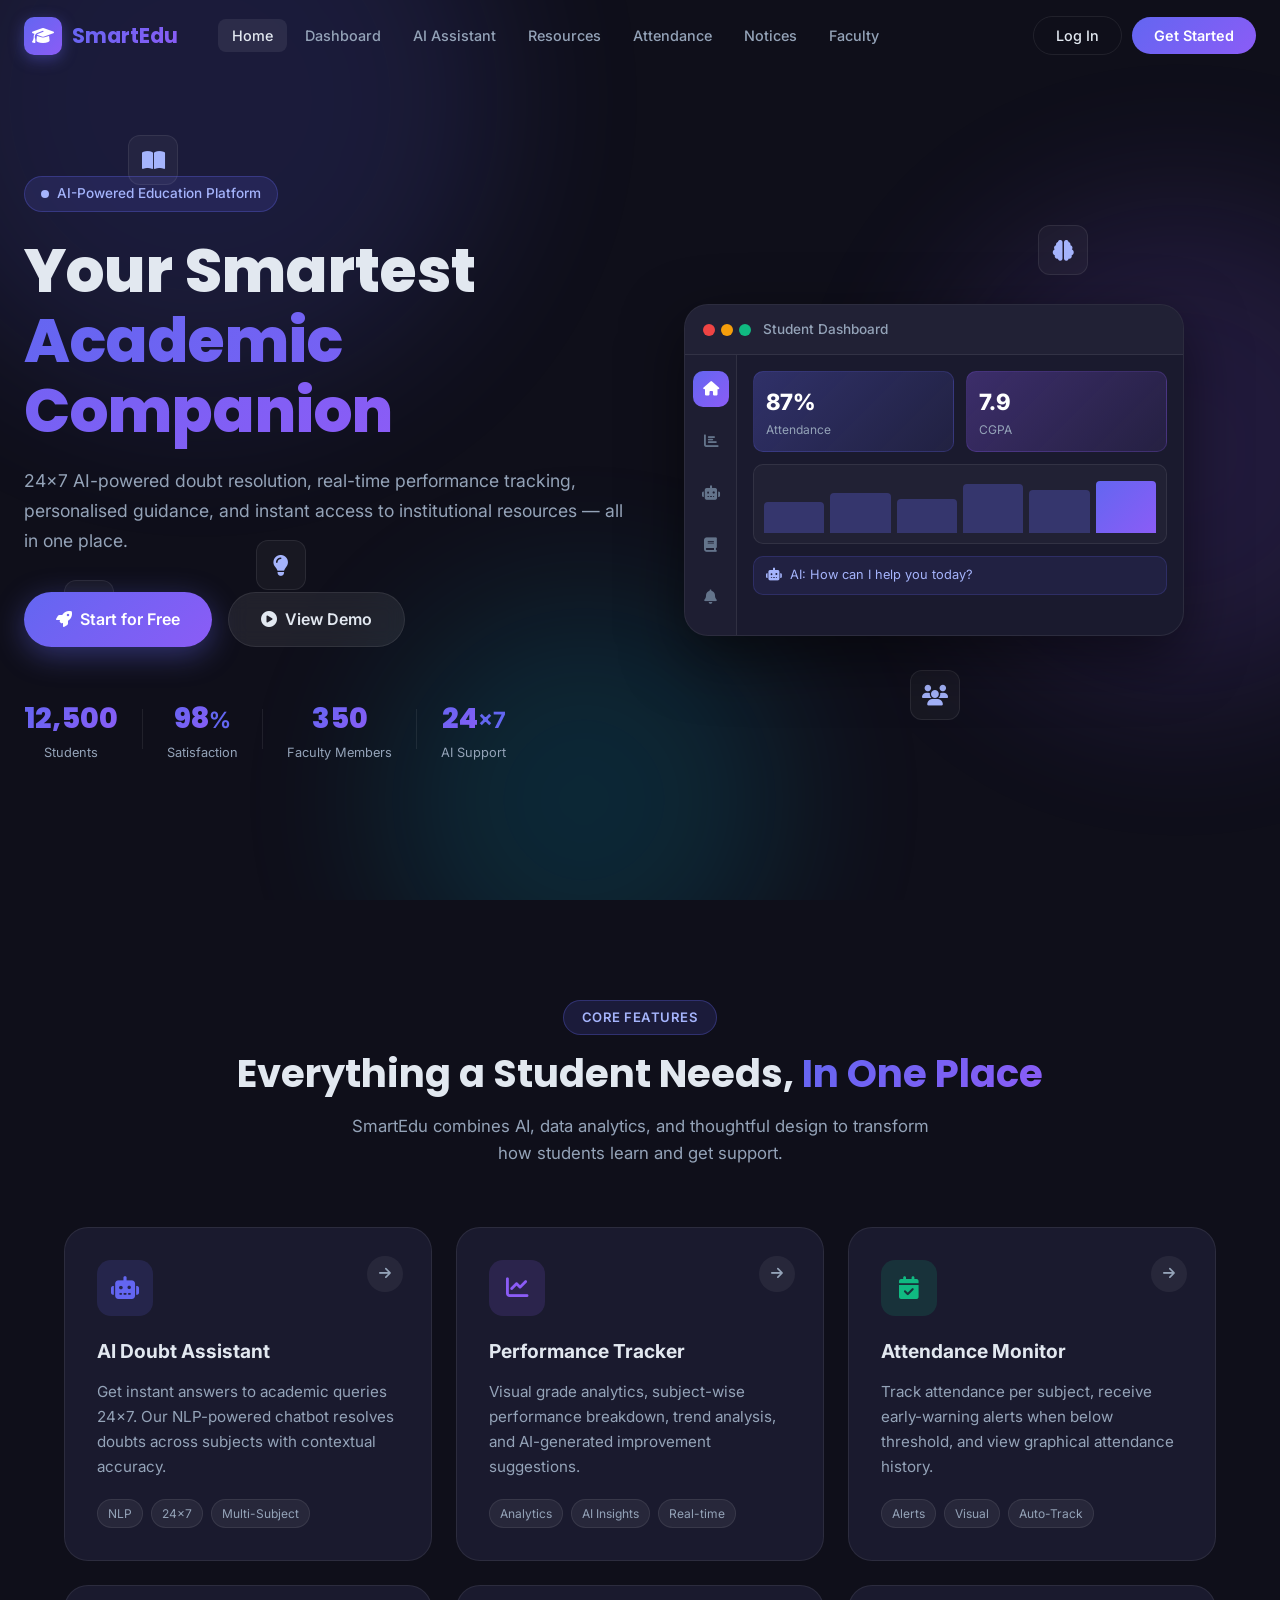
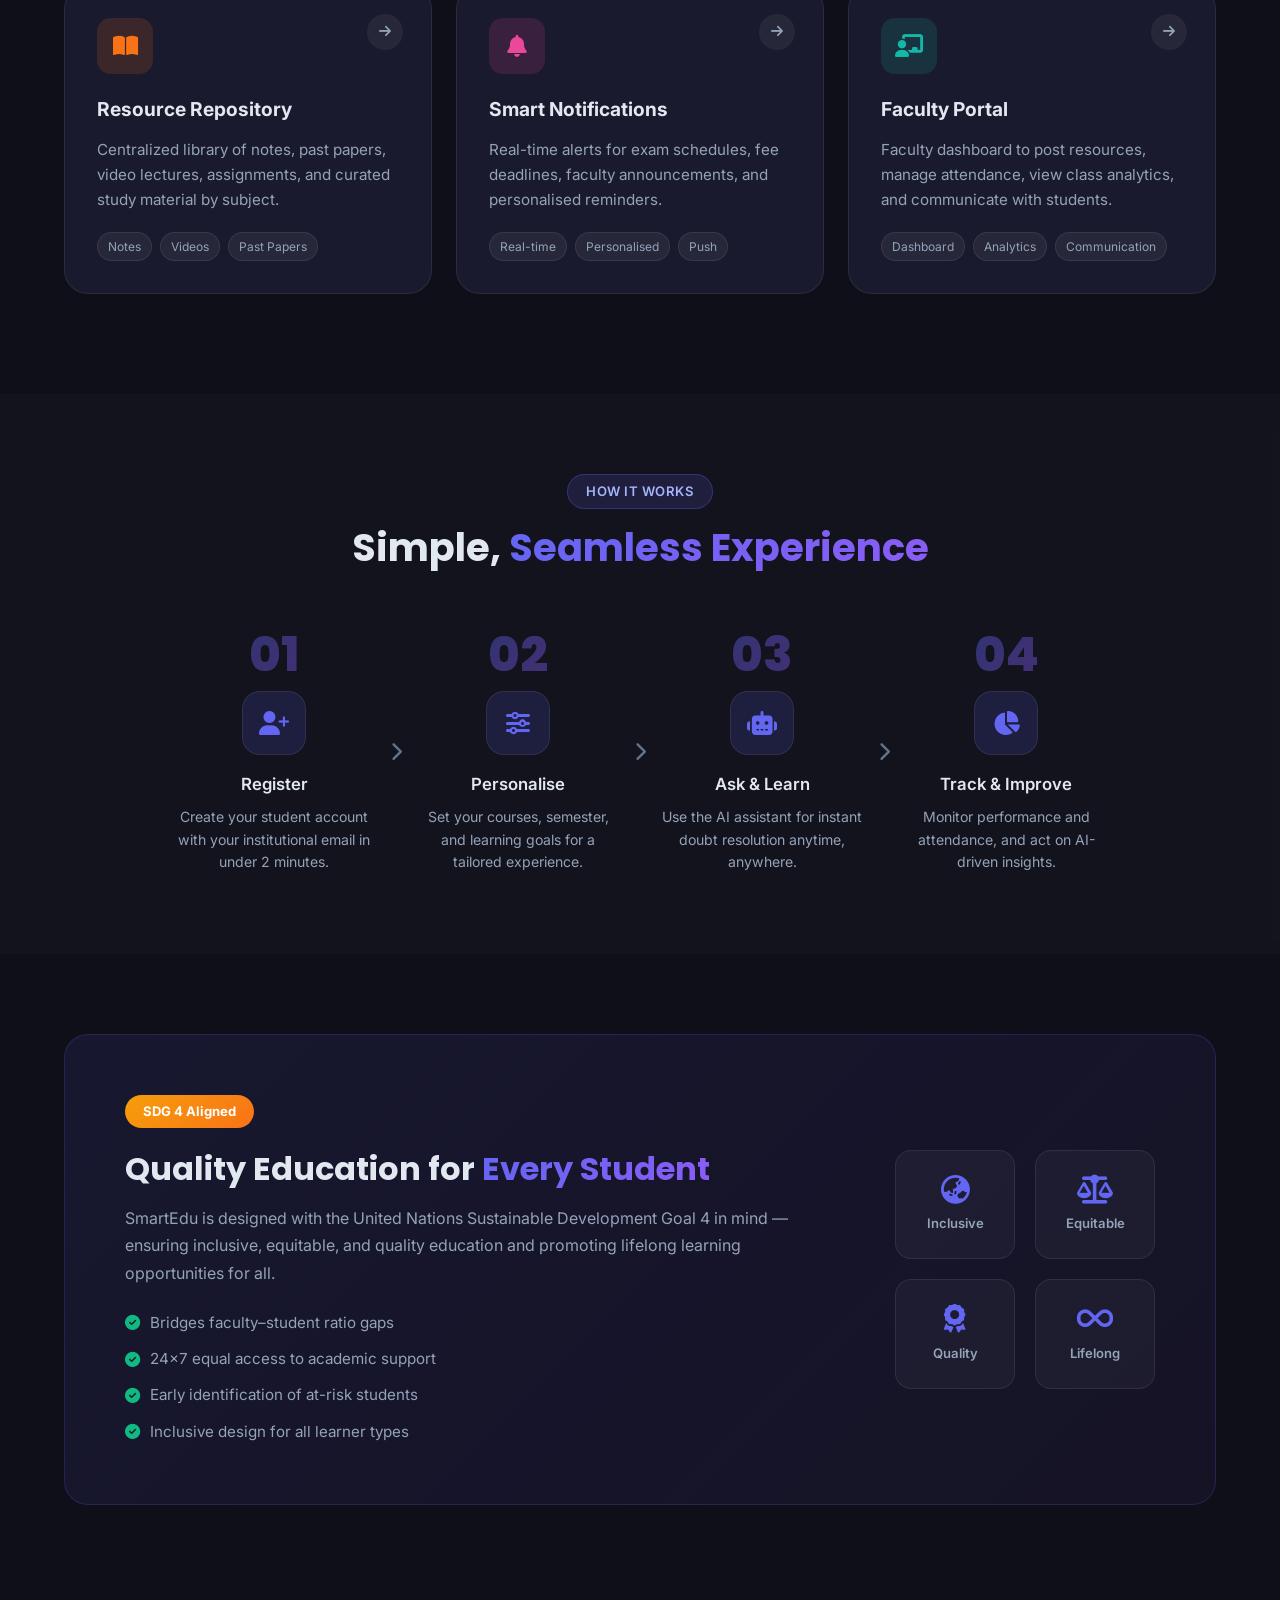
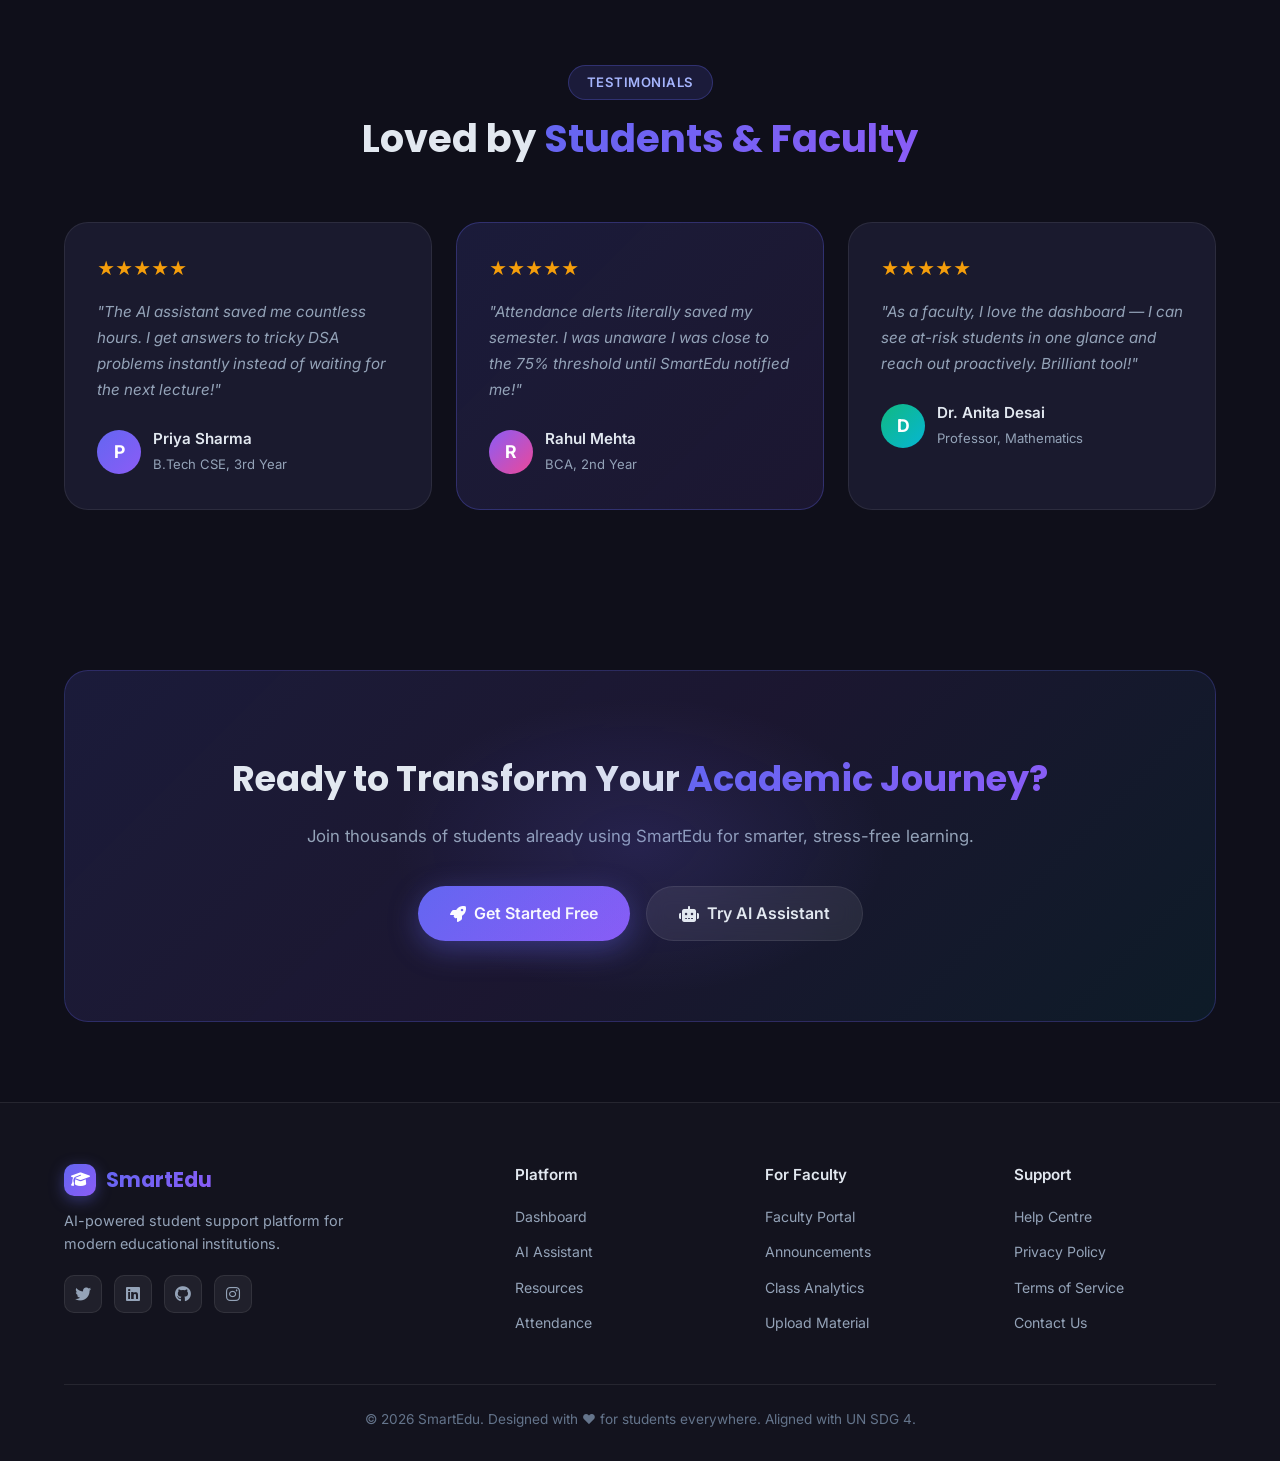
==== index.html @ 641846cf "Initial commit - Smart Student Support System" ====
<!DOCTYPE html>
<html lang="en">
<head>
  <meta charset="UTF-8" />
  <meta name="viewport" content="width=device-width, initial-scale=1.0, viewport-fit=cover" />
  <title>SmartEdu — Student Support System</title>
  <link rel="stylesheet" href="css/styles.css" />
  <link rel="stylesheet" href="https://cdnjs.cloudflare.com/ajax/libs/font-awesome/6.5.0/css/all.min.css" />
  <link href="https://fonts.googleapis.com/css2?family=Inter:wght@300;400;500;600;700;800&family=Poppins:wght@300;400;500;600;700;800&display=swap" rel="stylesheet" />
</head>
<body>
  <!-- NAVBAR -->
  <nav class="navbar" id="navbar">
    <div class="nav-container">
      <a class="nav-brand" href="index.html">
        <div class="brand-icon"><i class="fas fa-graduation-cap"></i></div>
        <span class="brand-name">SmartEdu</span>
      </a>
      <ul class="nav-links" id="navLinks">
        <li><a href="index.html" class="nav-link active">Home</a></li>
        <li><a href="dashboard.html" class="nav-link">Dashboard</a></li>
        <li><a href="chatbot.html" class="nav-link">AI Assistant</a></li>
        <li><a href="resources.html" class="nav-link">Resources</a></li>
        <li><a href="attendance.html" class="nav-link">Attendance</a></li>
        <li><a href="notices.html" class="nav-link">Notices</a></li>
        <li><a href="faculty.html" class="nav-link">Faculty</a></li>
      </ul>
      <div class="nav-actions">
        <button class="btn-ghost" onclick="window.location.href='login.html'">Log In</button>
        <button class="btn-primary" onclick="window.location.href='register.html'">Get Started</button>
        <button class="hamburger" id="hamburger" onclick="toggleMenu()">
          <span></span><span></span><span></span>
        </button>
      </div>
    </div>
  </nav>

  <!-- HERO SECTION -->
  <section class="hero">
    <div class="hero-bg">
      <div class="hero-blob blob-1"></div>
      <div class="hero-blob blob-2"></div>
      <div class="hero-blob blob-3"></div>
      <div class="floating-shapes">
        <div class="shape shape-1"><i class="fas fa-book-open"></i></div>
        <div class="shape shape-2"><i class="fas fa-brain"></i></div>
        <div class="shape shape-3"><i class="fas fa-chart-line"></i></div>
        <div class="shape shape-4"><i class="fas fa-users"></i></div>
        <div class="shape shape-5"><i class="fas fa-lightbulb"></i></div>
      </div>
    </div>
    <div class="hero-content">
      <div class="hero-badge">
        <span class="badge-dot"></span>
        AI-Powered Education Platform
      </div>
      <h1 class="hero-title">
        Your Smartest<br />
        <span class="gradient-text">Academic Companion</span>
      </h1>
      <p class="hero-subtitle">
        24×7 AI-powered doubt resolution, real-time performance tracking, personalised
        guidance, and instant access to institutional resources — all in one place.
      </p>
      <div class="hero-actions">
        <a href="register.html" class="btn-hero-primary">
          <i class="fas fa-rocket"></i> Start for Free
        </a>
        <a href="dashboard.html" class="btn-hero-secondary">
          <i class="fas fa-play-circle"></i> View Demo
        </a>
      </div>
      <div class="hero-stats">
        <div class="stat"><span class="stat-num" data-target="12500">0</span><span class="stat-label">Students</span></div>
        <div class="stat-divider"></div>
        <div class="stat"><span class="stat-num" data-target="98">0</span><span class="stat-plus">%</span><span class="stat-label">Satisfaction</span></div>
        <div class="stat-divider"></div>
        <div class="stat"><span class="stat-num" data-target="350">0</span><span class="stat-label">Faculty Members</span></div>
        <div class="stat-divider"></div>
        <div class="stat"><span class="stat-num" data-target="24">0</span><span class="stat-x">×7</span><span class="stat-label">AI Support</span></div>
      </div>
    </div>
    <div class="hero-visual">
      <div class="dashboard-preview">
        <div class="preview-header">
          <div class="preview-dots">
            <span class="dot red"></span><span class="dot yellow"></span><span class="dot green"></span>
          </div>
          <span class="preview-title">Student Dashboard</span>
        </div>
        <div class="preview-body">
          <div class="preview-sidebar">
            <div class="prev-menu active"><i class="fas fa-home"></i></div>
            <div class="prev-menu"><i class="fas fa-chart-bar"></i></div>
            <div class="prev-menu"><i class="fas fa-robot"></i></div>
            <div class="prev-menu"><i class="fas fa-book"></i></div>
            <div class="prev-menu"><i class="fas fa-bell"></i></div>
          </div>
          <div class="preview-main">
            <div class="prev-card blue">
              <span class="prev-card-val">87%</span>
              <span class="prev-card-lbl">Attendance</span>
            </div>
            <div class="prev-card purple">
              <span class="prev-card-val">7.9</span>
              <span class="prev-card-lbl">CGPA</span>
            </div>
            <div class="prev-chart">
              <div class="bar" style="height:55%"></div>
              <div class="bar" style="height:70%"></div>
              <div class="bar" style="height:60%"></div>
              <div class="bar" style="height:85%"></div>
              <div class="bar" style="height:75%"></div>
              <div class="bar active" style="height:90%"></div>
            </div>
            <div class="prev-ai">
              <i class="fas fa-robot"></i>
              <span>AI: How can I help you today?</span>
            </div>
          </div>
        </div>
      </div>
    </div>
  </section>

  <!-- FEATURES SECTION -->
  <section class="features-section" id="features">
    <div class="container">
      <div class="section-header">
        <div class="section-badge">Core Features</div>
        <h2 class="section-title">Everything a Student Needs, <span class="gradient-text">In One Place</span></h2>
        <p class="section-subtitle">SmartEdu combines AI, data analytics, and thoughtful design to transform how students learn and get support.</p>
      </div>
      <div class="features-grid">
        <div class="feature-card card-blue" onclick="window.location.href='chatbot.html'">
          <div class="feature-icon"><i class="fas fa-robot"></i></div>
          <h3>AI Doubt Assistant</h3>
          <p>Get instant answers to academic queries 24×7. Our NLP-powered chatbot resolves doubts across subjects with contextual accuracy.</p>
          <div class="feature-tags">
            <span class="tag">NLP</span><span class="tag">24×7</span><span class="tag">Multi-Subject</span>
          </div>
          <div class="feature-arrow"><i class="fas fa-arrow-right"></i></div>
        </div>
        <div class="feature-card card-purple" onclick="window.location.href='dashboard.html'">
          <div class="feature-icon"><i class="fas fa-chart-line"></i></div>
          <h3>Performance Tracker</h3>
          <p>Visual grade analytics, subject-wise performance breakdown, trend analysis, and AI-generated improvement suggestions.</p>
          <div class="feature-tags">
            <span class="tag">Analytics</span><span class="tag">AI Insights</span><span class="tag">Real-time</span>
          </div>
          <div class="feature-arrow"><i class="fas fa-arrow-right"></i></div>
        </div>
        <div class="feature-card card-green" onclick="window.location.href='attendance.html'">
          <div class="feature-icon"><i class="fas fa-calendar-check"></i></div>
          <h3>Attendance Monitor</h3>
          <p>Track attendance per subject, receive early-warning alerts when below threshold, and view graphical attendance history.</p>
          <div class="feature-tags">
            <span class="tag">Alerts</span><span class="tag">Visual</span><span class="tag">Auto-Track</span>
          </div>
          <div class="feature-arrow"><i class="fas fa-arrow-right"></i></div>
        </div>
        <div class="feature-card card-orange" onclick="window.location.href='resources.html'">
          <div class="feature-icon"><i class="fas fa-book-open"></i></div>
          <h3>Resource Repository</h3>
          <p>Centralized library of notes, past papers, video lectures, assignments, and curated study material by subject.</p>
          <div class="feature-tags">
            <span class="tag">Notes</span><span class="tag">Videos</span><span class="tag">Past Papers</span>
          </div>
          <div class="feature-arrow"><i class="fas fa-arrow-right"></i></div>
        </div>
        <div class="feature-card card-pink" onclick="window.location.href='notices.html'">
          <div class="feature-icon"><i class="fas fa-bell"></i></div>
          <h3>Smart Notifications</h3>
          <p>Real-time alerts for exam schedules, fee deadlines, faculty announcements, and personalised reminders.</p>
          <div class="feature-tags">
            <span class="tag">Real-time</span><span class="tag">Personalised</span><span class="tag">Push</span>
          </div>
          <div class="feature-arrow"><i class="fas fa-arrow-right"></i></div>
        </div>
        <div class="feature-card card-teal" onclick="window.location.href='faculty.html'">
          <div class="feature-icon"><i class="fas fa-chalkboard-teacher"></i></div>
          <h3>Faculty Portal</h3>
          <p>Faculty dashboard to post resources, manage attendance, view class analytics, and communicate with students.</p>
          <div class="feature-tags">
            <span class="tag">Dashboard</span><span class="tag">Analytics</span><span class="tag">Communication</span>
          </div>
          <div class="feature-arrow"><i class="fas fa-arrow-right"></i></div>
        </div>
      </div>
    </div>
  </section>

  <!-- HOW IT WORKS -->
  <section class="how-section">
    <div class="container">
      <div class="section-header">
        <div class="section-badge">How It Works</div>
        <h2 class="section-title">Simple, <span class="gradient-text">Seamless Experience</span></h2>
      </div>
      <div class="steps-container">
        <div class="step">
          <div class="step-number">01</div>
          <div class="step-icon"><i class="fas fa-user-plus"></i></div>
          <h3>Register</h3>
          <p>Create your student account with your institutional email in under 2 minutes.</p>
        </div>
        <div class="step-connector"><i class="fas fa-chevron-right"></i></div>
        <div class="step">
          <div class="step-number">02</div>
          <div class="step-icon"><i class="fas fa-sliders-h"></i></div>
          <h3>Personalise</h3>
          <p>Set your courses, semester, and learning goals for a tailored experience.</p>
        </div>
        <div class="step-connector"><i class="fas fa-chevron-right"></i></div>
        <div class="step">
          <div class="step-number">03</div>
          <div class="step-icon"><i class="fas fa-robot"></i></div>
          <h3>Ask & Learn</h3>
          <p>Use the AI assistant for instant doubt resolution anytime, anywhere.</p>
        </div>
        <div class="step-connector"><i class="fas fa-chevron-right"></i></div>
        <div class="step">
          <div class="step-number">04</div>
          <div class="step-icon"><i class="fas fa-chart-pie"></i></div>
          <h3>Track & Improve</h3>
          <p>Monitor performance and attendance, and act on AI-driven insights.</p>
        </div>
      </div>
    </div>
  </section>

  <!-- SDG SECTION -->
  <section class="sdg-section">
    <div class="container">
      <div class="sdg-card">
        <div class="sdg-left">
          <div class="sdg-badge">SDG 4 Aligned</div>
          <h2>Quality Education for <span class="gradient-text">Every Student</span></h2>
          <p>SmartEdu is designed with the United Nations Sustainable Development Goal 4 in mind — ensuring inclusive, equitable, and quality education and promoting lifelong learning opportunities for all.</p>
          <ul class="sdg-list">
            <li><i class="fas fa-check-circle"></i> Bridges faculty–student ratio gaps</li>
            <li><i class="fas fa-check-circle"></i> 24×7 equal access to academic support</li>
            <li><i class="fas fa-check-circle"></i> Early identification of at-risk students</li>
            <li><i class="fas fa-check-circle"></i> Inclusive design for all learner types</li>
          </ul>
        </div>
        <div class="sdg-right">
          <div class="sdg-icon-grid">
            <div class="sdg-ico"><i class="fas fa-globe-asia"></i><span>Inclusive</span></div>
            <div class="sdg-ico"><i class="fas fa-balance-scale"></i><span>Equitable</span></div>
            <div class="sdg-ico"><i class="fas fa-award"></i><span>Quality</span></div>
            <div class="sdg-ico"><i class="fas fa-infinity"></i><span>Lifelong</span></div>
          </div>
        </div>
      </div>
    </div>
  </section>

  <!-- TESTIMONIALS -->
  <section class="testimonials-section">
    <div class="container">
      <div class="section-header">
        <div class="section-badge">Testimonials</div>
        <h2 class="section-title">Loved by <span class="gradient-text">Students & Faculty</span></h2>
      </div>
      <div class="testimonials-grid">
        <div class="testimonial-card">
          <div class="stars">★★★★★</div>
          <p>"The AI assistant saved me countless hours. I get answers to tricky DSA problems instantly instead of waiting for the next lecture!"</p>
          <div class="testimonial-author">
            <div class="author-avatar blue">P</div>
            <div><strong>Priya Sharma</strong><span>B.Tech CSE, 3rd Year</span></div>
          </div>
        </div>
        <div class="testimonial-card featured">
          <div class="stars">★★★★★</div>
          <p>"Attendance alerts literally saved my semester. I was unaware I was close to the 75% threshold until SmartEdu notified me!"</p>
          <div class="testimonial-author">
            <div class="author-avatar purple">R</div>
            <div><strong>Rahul Mehta</strong><span>BCA, 2nd Year</span></div>
          </div>
        </div>
        <div class="testimonial-card">
          <div class="stars">★★★★★</div>
          <p>"As a faculty, I love the dashboard — I can see at-risk students in one glance and reach out proactively. Brilliant tool!"</p>
          <div class="testimonial-author">
            <div class="author-avatar green">D</div>
            <div><strong>Dr. Anita Desai</strong><span>Professor, Mathematics</span></div>
          </div>
        </div>
      </div>
    </div>
  </section>

  <!-- CTA SECTION -->
  <section class="cta-section">
    <div class="container">
      <div class="cta-card">
        <div class="cta-glow"></div>
        <h2>Ready to Transform Your <span class="gradient-text">Academic Journey?</span></h2>
        <p>Join thousands of students already using SmartEdu for smarter, stress-free learning.</p>
        <div class="cta-actions">
          <a href="register.html" class="btn-hero-primary"><i class="fas fa-rocket"></i> Get Started Free</a>
          <a href="chatbot.html" class="btn-hero-secondary"><i class="fas fa-robot"></i> Try AI Assistant</a>
        </div>
      </div>
    </div>
  </section>

  <!-- FOOTER -->
  <footer class="footer">
    <div class="container">
      <div class="footer-grid">
        <div class="footer-brand">
          <a class="nav-brand" href="index.html">
            <div class="brand-icon small"><i class="fas fa-graduation-cap"></i></div>
            <span class="brand-name">SmartEdu</span>
          </a>
          <p>AI-powered student support platform for modern educational institutions.</p>
          <div class="social-links">
            <a href="#"><i class="fab fa-twitter"></i></a>
            <a href="#"><i class="fab fa-linkedin"></i></a>
            <a href="#"><i class="fab fa-github"></i></a>
            <a href="#"><i class="fab fa-instagram"></i></a>
          </div>
        </div>
        <div class="footer-col">
          <h4>Platform</h4>
          <ul>
            <li><a href="dashboard.html">Dashboard</a></li>
            <li><a href="chatbot.html">AI Assistant</a></li>
            <li><a href="resources.html">Resources</a></li>
            <li><a href="attendance.html">Attendance</a></li>
          </ul>
        </div>
        <div class="footer-col">
          <h4>For Faculty</h4>
          <ul>
            <li><a href="faculty.html">Faculty Portal</a></li>
            <li><a href="notices.html">Announcements</a></li>
            <li><a href="#">Class Analytics</a></li>
            <li><a href="#">Upload Material</a></li>
          </ul>
        </div>
        <div class="footer-col">
          <h4>Support</h4>
          <ul>
            <li><a href="#">Help Centre</a></li>
            <li><a href="#">Privacy Policy</a></li>
            <li><a href="#">Terms of Service</a></li>
            <li><a href="#">Contact Us</a></li>
          </ul>
        </div>
      </div>
      <div class="footer-bottom">
        <p>© 2026 SmartEdu. Designed with ❤️ for students everywhere. Aligned with UN SDG 4.</p>
      </div>
    </div>
  </footer>

  <script src="js/main.js"></script>
</body>
</html>
---- css/styles.css ----
:root {
  --primary: #6366f1;
  --primary-dark: #4f46e5;
  --primary-light: #a5b4fc;
  --secondary: #8b5cf6;
  --accent: #06b6d4;
  --success: #10b981;
  --warning: #f59e0b;
  --danger: #ef4444;
  --pink: #ec4899;
  --teal: #14b8a6;
  --orange: #f97316;
  --bg: #0f0f1a;
  --bg-card: #1a1a2e;
  --bg-card2: #16213e;
  --surface: #1e1e3f;
  --border: rgba(255,255,255,0.08);
  --text: #e2e8f0;
  --text-muted: #94a3b8;
  --text-dim: #64748b;
  --gradient: linear-gradient(135deg, #6366f1, #8b5cf6);
  --gradient2: linear-gradient(135deg, #06b6d4, #6366f1);
  --gradient3: linear-gradient(135deg, #10b981, #06b6d4);
  --shadow: 0 8px 32px rgba(0,0,0,0.4);
  --shadow-lg: 0 20px 60px rgba(0,0,0,0.5);
  --radius: 16px;
  --radius-sm: 10px;
  --radius-lg: 24px;
  --transition: all 0.3s cubic-bezier(0.4,0,0.2,1);
}
* { margin: 0; padding: 0; box-sizing: border-box; }
html { scroll-behavior: smooth; }
body { font-family: 'Inter', sans-serif; background: var(--bg); color: var(--text); overflow-x: hidden; line-height: 1.6; }
a { text-decoration: none; color: inherit; }
ul { list-style: none; }
::-webkit-scrollbar { width: 6px; }
::-webkit-scrollbar-track { background: var(--bg); }
::-webkit-scrollbar-thumb { background: var(--primary); border-radius: 3px; }
.container { max-width: 1200px; margin: 0 auto; padding: 0 24px; }
.btn-primary { background: var(--gradient); color: #fff; border: none; padding: 10px 22px; border-radius: 50px; font-size: 0.9rem; font-weight: 600; cursor: pointer; transition: var(--transition); font-family: 'Inter', sans-serif; }
.btn-primary:hover { transform: translateY(-2px); box-shadow: 0 8px 20px rgba(99,102,241,0.4); }
.btn-ghost { background: transparent; color: var(--text); border: 1px solid var(--border); padding: 10px 22px; border-radius: 50px; font-size: 0.9rem; font-weight: 500; cursor: pointer; transition: var(--transition); font-family: 'Inter', sans-serif; }
.btn-ghost:hover { background: var(--surface); border-color: var(--primary); color: var(--primary); }
.btn-hero-primary { display: inline-flex; align-items: center; gap: 8px; background: var(--gradient); color: #fff; padding: 14px 32px; border-radius: 50px; font-size: 1rem; font-weight: 600; transition: var(--transition); box-shadow: 0 8px 30px rgba(99,102,241,0.4); }
.btn-hero-primary:hover { transform: translateY(-3px); box-shadow: 0 12px 40px rgba(99,102,241,0.5); }
.btn-hero-secondary { display: inline-flex; align-items: center; gap: 8px; background: rgba(255,255,255,0.08); color: var(--text); padding: 14px 32px; border-radius: 50px; font-size: 1rem; font-weight: 600; border: 1px solid var(--border); transition: var(--transition); backdrop-filter: blur(10px); }
.btn-hero-secondary:hover { background: rgba(255,255,255,0.14); transform: translateY(-3px); }

/* NAVBAR */
.navbar { position: fixed; top: 0; left: 0; right: 0; z-index: 1000; padding: 16px 0; transition: var(--transition); }
.navbar.scrolled { background: rgba(15,15,26,0.95); backdrop-filter: blur(20px); border-bottom: 1px solid var(--border); padding: 12px 0; }
.nav-container { max-width: 1300px; margin: 0 auto; padding: 0 24px; display: flex; align-items: center; gap: 40px; }
.nav-brand { display: flex; align-items: center; gap: 10px; font-family: 'Poppins', sans-serif; }
.brand-icon { width: 38px; height: 38px; background: var(--gradient); border-radius: 10px; display: flex; align-items: center; justify-content: center; font-size: 1.1rem; color: #fff; box-shadow: 0 4px 15px rgba(99,102,241,0.4); }
.brand-icon.small { width: 32px; height: 32px; font-size: 0.95rem; }
.brand-name { font-size: 1.3rem; font-weight: 700; background: var(--gradient); -webkit-background-clip: text; -webkit-text-fill-color: transparent; }
.nav-links { display: flex; align-items: center; gap: 4px; flex: 1; }
.nav-link { padding: 8px 14px; border-radius: 8px; font-size: 0.9rem; font-weight: 500; color: var(--text-muted); transition: var(--transition); }
.nav-link:hover, .nav-link.active { color: var(--text); background: rgba(255,255,255,0.08); }
.nav-actions { display: flex; align-items: center; gap: 10px; }
.hamburger { display: none; flex-direction: column; gap: 5px; background: none; border: none; cursor: pointer; padding: 8px; }
.hamburger span { display: block; width: 22px; height: 2px; background: var(--text); border-radius: 2px; transition: var(--transition); }

/* HERO */
.hero { min-height: 100vh; display: flex; align-items: center; position: relative; padding: 120px 24px 80px; max-width: 1300px; margin: 0 auto; gap: 60px; }
.hero-bg { position: fixed; inset: 0; z-index: -1; overflow: hidden; }
.hero-blob { position: absolute; border-radius: 50%; filter: blur(80px); opacity: 0.15; animation: blob-float 8s ease-in-out infinite; }
.blob-1 { width: 600px; height: 600px; background: var(--primary); top: -200px; left: -100px; animation-delay: 0s; }
.blob-2 { width: 500px; height: 500px; background: var(--secondary); top: 200px; right: -150px; animation-delay: 3s; }
.blob-3 { width: 400px; height: 400px; background: var(--accent); bottom: -100px; left: 30%; animation-delay: 6s; }
@keyframes blob-float { 0%, 100% { transform: translate(0,0) scale(1); } 33% { transform: translate(20px,-20px) scale(1.05); } 66% { transform: translate(-15px,15px) scale(0.95); } }
.floating-shapes { position: absolute; inset: 0; pointer-events: none; }
.shape { position: absolute; width: 50px; height: 50px; background: rgba(255,255,255,0.04); border: 1px solid rgba(255,255,255,0.08); border-radius: 12px; display: flex; align-items: center; justify-content: center; font-size: 1.3rem; color: var(--primary-light); animation: shape-float 6s ease-in-out infinite; }
.shape-1 { top: 15%; left: 10%; animation-delay: 0s; }
.shape-2 { top: 25%; right: 15%; animation-delay: 1s; }
.shape-3 { bottom: 30%; left: 5%; animation-delay: 2s; }
.shape-4 { bottom: 20%; right: 25%; animation-delay: 3s; }
.shape-5 { top: 60%; left: 20%; animation-delay: 1.5s; }
@keyframes shape-float { 0%, 100% { transform: translateY(0) rotate(0deg); } 50% { transform: translateY(-15px) rotate(10deg); } }
.hero-content { flex: 1; max-width: 600px; }
.hero-badge { display: inline-flex; align-items: center; gap: 8px; background: rgba(99,102,241,0.15); border: 1px solid rgba(99,102,241,0.3); color: var(--primary-light); padding: 6px 16px; border-radius: 50px; font-size: 0.85rem; font-weight: 500; margin-bottom: 24px; }
.badge-dot { width: 8px; height: 8px; background: var(--primary-light); border-radius: 50%; animation: pulse 2s ease-in-out infinite; }
@keyframes pulse { 0%, 100% { opacity: 1; transform: scale(1); } 50% { opacity: 0.5; transform: scale(0.8); } }
.hero-title { font-family: 'Poppins', sans-serif; font-size: clamp(2.5rem, 5vw, 3.8rem); font-weight: 800; line-height: 1.15; margin-bottom: 20px; }
.gradient-text { background: var(--gradient); -webkit-background-clip: text; -webkit-text-fill-color: transparent; background-clip: text; }
.hero-subtitle { font-size: 1.1rem; color: var(--text-muted); line-height: 1.7; margin-bottom: 36px; }
.hero-actions { display: flex; gap: 16px; flex-wrap: wrap; margin-bottom: 48px; }
.hero-stats { display: flex; align-items: center; gap: 24px; flex-wrap: wrap; }
.stat { text-align: center; }
.stat-num { font-size: 1.8rem; font-weight: 800; font-family: 'Poppins', sans-serif; background: var(--gradient); -webkit-background-clip: text; -webkit-text-fill-color: transparent; }
.stat-plus, .stat-x { font-size: 1.4rem; font-weight: 700; color: var(--primary); }
.stat-label { display: block; font-size: 0.8rem; color: var(--text-muted); margin-top: 2px; }
.stat-divider { width: 1px; height: 40px; background: var(--border); }
.hero-visual { flex: 1; max-width: 500px; }
.dashboard-preview { background: var(--bg-card); border: 1px solid var(--border); border-radius: var(--radius-lg); overflow: hidden; box-shadow: var(--shadow-lg); animation: float-preview 4s ease-in-out infinite; }
@keyframes float-preview { 0%, 100% { transform: translateY(0); } 50% { transform: translateY(-10px); } }
.preview-header { display: flex; align-items: center; gap: 12px; padding: 14px 18px; background: rgba(255,255,255,0.03); border-bottom: 1px solid var(--border); }
.preview-dots { display: flex; gap: 6px; }
.dot { width: 12px; height: 12px; border-radius: 50%; }
.dot.red { background: #ef4444; }
.dot.yellow { background: #f59e0b; }
.dot.green { background: #10b981; }
.preview-title { font-size: 0.85rem; color: var(--text-muted); font-weight: 500; }
.preview-body { display: flex; height: 280px; }
.preview-sidebar { width: 52px; background: rgba(255,255,255,0.02); border-right: 1px solid var(--border); display: flex; flex-direction: column; align-items: center; padding: 16px 0; gap: 16px; }
.prev-menu { width: 36px; height: 36px; border-radius: 10px; display: flex; align-items: center; justify-content: center; font-size: 0.9rem; color: var(--text-dim); cursor: pointer; transition: var(--transition); }
.prev-menu.active { background: var(--gradient); color: #fff; }
.preview-main { flex: 1; padding: 16px; display: grid; grid-template-columns: 1fr 1fr; gap: 12px; align-content: start; }
.prev-card { border-radius: var(--radius-sm); padding: 12px; display: flex; flex-direction: column; }
.prev-card.blue { background: linear-gradient(135deg, rgba(99,102,241,0.3), rgba(99,102,241,0.1)); border: 1px solid rgba(99,102,241,0.2); }
.prev-card.purple { background: linear-gradient(135deg, rgba(139,92,246,0.3), rgba(139,92,246,0.1)); border: 1px solid rgba(139,92,246,0.2); }
.prev-card-val { font-size: 1.4rem; font-weight: 800; color: #fff; }
.prev-card-lbl { font-size: 0.75rem; color: var(--text-muted); }
.prev-chart { grid-column: 1 / -1; background: rgba(255,255,255,0.03); border-radius: var(--radius-sm); border: 1px solid var(--border); padding: 10px; display: flex; align-items: flex-end; gap: 6px; height: 80px; }
.bar { flex: 1; background: rgba(99,102,241,0.3); border-radius: 4px 4px 0 0; transition: var(--transition); }
.bar.active { background: var(--gradient); }
.prev-ai { grid-column: 1 / -1; display: flex; align-items: center; gap: 8px; background: rgba(99,102,241,0.1); border: 1px solid rgba(99,102,241,0.2); border-radius: var(--radius-sm); padding: 8px 12px; font-size: 0.8rem; color: var(--primary-light); }

/* SECTION HEADERS */
.section-header { text-align: center; margin-bottom: 60px; }
.section-badge { display: inline-block; background: rgba(99,102,241,0.15); border: 1px solid rgba(99,102,241,0.3); color: var(--primary-light); padding: 6px 18px; border-radius: 50px; font-size: 0.82rem; font-weight: 600; letter-spacing: 0.5px; text-transform: uppercase; margin-bottom: 16px; }
.section-title { font-family: 'Poppins', sans-serif; font-size: clamp(1.8rem, 3vw, 2.6rem); font-weight: 700; line-height: 1.2; margin-bottom: 16px; }
.section-subtitle { font-size: 1.05rem; color: var(--text-muted); max-width: 600px; margin: 0 auto; }

/* FEATURES */
.features-section { padding: 100px 0; }
.features-grid { display: grid; grid-template-columns: repeat(auto-fit, minmax(340px, 1fr)); gap: 24px; }
.feature-card { background: var(--bg-card); border: 1px solid var(--border); border-radius: var(--radius-lg); padding: 32px; position: relative; overflow: hidden; cursor: pointer; transition: var(--transition); }
.feature-card::before { content: ''; position: absolute; top: 0; left: 0; right: 0; height: 3px; opacity: 0; transition: var(--transition); }
.feature-card:hover { transform: translateY(-6px); box-shadow: var(--shadow); }
.feature-card:hover::before { opacity: 1; }
.card-blue::before { background: linear-gradient(90deg, #6366f1, #8b5cf6); }
.card-purple::before { background: linear-gradient(90deg, #8b5cf6, #ec4899); }
.card-green::before { background: linear-gradient(90deg, #10b981, #06b6d4); }
.card-orange::before { background: linear-gradient(90deg, #f97316, #f59e0b); }
.card-pink::before { background: linear-gradient(90deg, #ec4899, #8b5cf6); }
.card-teal::before { background: linear-gradient(90deg, #14b8a6, #06b6d4); }
.feature-icon { width: 56px; height: 56px; border-radius: 14px; display: flex; align-items: center; justify-content: center; font-size: 1.4rem; margin-bottom: 20px; transition: var(--transition); }
.card-blue .feature-icon { background: rgba(99,102,241,0.15); color: #6366f1; }
.card-purple .feature-icon { background: rgba(139,92,246,0.15); color: #8b5cf6; }
.card-green .feature-icon { background: rgba(16,185,129,0.15); color: #10b981; }
.card-orange .feature-icon { background: rgba(249,115,22,0.15); color: #f97316; }
.card-pink .feature-icon { background: rgba(236,72,153,0.15); color: #ec4899; }
.card-teal .feature-icon { background: rgba(20,184,166,0.15); color: #14b8a6; }
.feature-card:hover .feature-icon { transform: scale(1.1) rotate(5deg); }
.feature-card h3 { font-size: 1.2rem; font-weight: 700; margin-bottom: 12px; }
.feature-card p { color: var(--text-muted); font-size: 0.95rem; line-height: 1.65; margin-bottom: 20px; }
.feature-tags { display: flex; gap: 8px; flex-wrap: wrap; }
.tag { background: rgba(255,255,255,0.06); border: 1px solid var(--border); padding: 4px 10px; border-radius: 50px; font-size: 0.75rem; color: var(--text-muted); }
.feature-arrow { position: absolute; top: 28px; right: 28px; width: 36px; height: 36px; background: rgba(255,255,255,0.06); border-radius: 50%; display: flex; align-items: center; justify-content: center; font-size: 0.85rem; color: var(--text-muted); transition: var(--transition); }
.feature-card:hover .feature-arrow { background: var(--primary); color: #fff; transform: rotate(-45deg); }

/* HOW IT WORKS */
.how-section { padding: 80px 0; background: rgba(255,255,255,0.02); }
.steps-container { display: flex; align-items: center; justify-content: center; gap: 16px; flex-wrap: wrap; }
.step { display: flex; flex-direction: column; align-items: center; text-align: center; max-width: 200px; position: relative; }
.step-number { font-size: 3rem; font-weight: 800; font-family: 'Poppins', sans-serif; background: var(--gradient); -webkit-background-clip: text; -webkit-text-fill-color: transparent; line-height: 1; margin-bottom: 12px; opacity: 0.4; }
.step-icon { width: 64px; height: 64px; background: var(--surface); border: 1px solid var(--border); border-radius: 18px; display: flex; align-items: center; justify-content: center; font-size: 1.5rem; color: var(--primary); margin-bottom: 16px; transition: var(--transition); }
.step:hover .step-icon { background: var(--gradient); color: #fff; transform: scale(1.1); border-color: transparent; }
.step h3 { font-size: 1.05rem; font-weight: 600; margin-bottom: 8px; }
.step p { font-size: 0.88rem; color: var(--text-muted); }
.step-connector { font-size: 1.2rem; color: var(--text-dim); flex-shrink: 0; }

/* SDG SECTION */
.sdg-section { padding: 80px 0; }
.sdg-card { background: linear-gradient(135deg, rgba(99,102,241,0.1), rgba(139,92,246,0.05)); border: 1px solid rgba(99,102,241,0.2); border-radius: var(--radius-lg); padding: 60px; display: flex; gap: 60px; align-items: center; }
.sdg-left { flex: 1; }
.sdg-badge { display: inline-block; background: linear-gradient(135deg, #f59e0b, #f97316); color: #fff; padding: 6px 18px; border-radius: 50px; font-size: 0.82rem; font-weight: 700; margin-bottom: 20px; }
.sdg-left h2 { font-family: 'Poppins', sans-serif; font-size: 2rem; font-weight: 700; margin-bottom: 16px; line-height: 1.3; }
.sdg-left p { color: var(--text-muted); font-size: 1rem; margin-bottom: 24px; line-height: 1.7; }
.sdg-list { display: flex; flex-direction: column; gap: 12px; }
.sdg-list li { display: flex; align-items: center; gap: 10px; color: var(--text-muted); font-size: 0.95rem; }
.sdg-list li i { color: var(--success); flex-shrink: 0; }
.sdg-right { flex-shrink: 0; }
.sdg-icon-grid { display: grid; grid-template-columns: 1fr 1fr; gap: 20px; }
.sdg-ico { display: flex; flex-direction: column; align-items: center; gap: 10px; background: rgba(255,255,255,0.04); border: 1px solid var(--border); border-radius: var(--radius); padding: 24px; min-width: 120px; transition: var(--transition); }
.sdg-ico:hover { background: rgba(99,102,241,0.1); border-color: var(--primary); transform: scale(1.05); }
.sdg-ico i { font-size: 1.8rem; color: var(--primary); }
.sdg-ico span { font-size: 0.82rem; font-weight: 600; color: var(--text-muted); }

/* TESTIMONIALS */
.testimonials-section { padding: 80px 0; }
.testimonials-grid { display: grid; grid-template-columns: repeat(auto-fit, minmax(300px, 1fr)); gap: 24px; }
.testimonial-card { background: var(--bg-card); border: 1px solid var(--border); border-radius: var(--radius-lg); padding: 32px; transition: var(--transition); }
.testimonial-card:hover { transform: translateY(-4px); box-shadow: var(--shadow); }
.testimonial-card.featured { background: linear-gradient(135deg, rgba(99,102,241,0.15), rgba(139,92,246,0.1)); border-color: rgba(99,102,241,0.3); }
.stars { font-size: 1.1rem; color: #f59e0b; margin-bottom: 16px; }
.testimonial-card p { color: var(--text-muted); font-size: 0.95rem; line-height: 1.7; margin-bottom: 24px; font-style: italic; }
.testimonial-author { display: flex; align-items: center; gap: 12px; }
.author-avatar { width: 44px; height: 44px; border-radius: 50%; display: flex; align-items: center; justify-content: center; font-weight: 700; font-size: 1.1rem; flex-shrink: 0; }
.author-avatar.blue { background: linear-gradient(135deg, #6366f1, #8b5cf6); color: #fff; }
.author-avatar.purple { background: linear-gradient(135deg, #8b5cf6, #ec4899); color: #fff; }
.author-avatar.green { background: linear-gradient(135deg, #10b981, #06b6d4); color: #fff; }
.testimonial-author strong { display: block; font-size: 0.95rem; font-weight: 600; }
.testimonial-author span { font-size: 0.82rem; color: var(--text-muted); }

/* CTA */
.cta-section { padding: 80px 0; }
.cta-card { background: linear-gradient(135deg, rgba(99,102,241,0.15), rgba(139,92,246,0.1), rgba(6,182,212,0.08)); border: 1px solid rgba(99,102,241,0.25); border-radius: var(--radius-lg); padding: 80px 60px; text-align: center; position: relative; overflow: hidden; }
.cta-glow { position: absolute; top: 50%; left: 50%; transform: translate(-50%, -50%); width: 500px; height: 300px; background: radial-gradient(ellipse, rgba(99,102,241,0.15) 0%, transparent 70%); pointer-events: none; }
.cta-card h2 { font-family: 'Poppins', sans-serif; font-size: 2.2rem; font-weight: 700; margin-bottom: 16px; }
.cta-card p { color: var(--text-muted); font-size: 1.05rem; margin-bottom: 36px; }
.cta-actions { display: flex; justify-content: center; gap: 16px; flex-wrap: wrap; }

/* FOOTER */
.footer { background: rgba(255,255,255,0.02); border-top: 1px solid var(--border); padding: 60px 0 30px; }
.footer-grid { display: grid; grid-template-columns: 2fr 1fr 1fr 1fr; gap: 48px; margin-bottom: 48px; }
.footer-brand p { color: var(--text-muted); font-size: 0.9rem; margin: 12px 0 20px; line-height: 1.6; max-width: 280px; }
.social-links { display: flex; gap: 12px; }
.social-links a { width: 38px; height: 38px; background: rgba(255,255,255,0.06); border: 1px solid var(--border); border-radius: 10px; display: flex; align-items: center; justify-content: center; color: var(--text-muted); transition: var(--transition); }
.social-links a:hover { background: var(--primary); color: #fff; border-color: var(--primary); transform: translateY(-2px); }
.footer-col h4 { font-size: 0.95rem; font-weight: 600; margin-bottom: 16px; }
.footer-col ul { display: flex; flex-direction: column; gap: 10px; }
.footer-col ul li a { color: var(--text-muted); font-size: 0.88rem; transition: var(--transition); }
.footer-col ul li a:hover { color: var(--primary); }
.footer-bottom { border-top: 1px solid var(--border); padding-top: 24px; text-align: center; color: var(--text-dim); font-size: 0.85rem; }

/* PAGE LAYOUT */
.page-layout { display: flex; min-height: 100vh; padding-top: 70px; }
.sidebar { width: 260px; background: var(--bg-card); border-right: 1px solid var(--border); padding: 24px 16px; position: fixed; top: 70px; left: 0; bottom: 0; overflow-y: auto; z-index: 100; }
.sidebar-section { margin-bottom: 32px; }
.sidebar-label { font-size: 0.72rem; font-weight: 700; letter-spacing: 1px; text-transform: uppercase; color: var(--text-dim); padding: 0 12px; margin-bottom: 8px; }
.sidebar-link { display: flex; align-items: center; gap: 12px; padding: 10px 12px; border-radius: 10px; color: var(--text-muted); font-size: 0.9rem; font-weight: 500; transition: var(--transition); margin-bottom: 2px; cursor: pointer; }
.sidebar-link i { width: 20px; text-align: center; font-size: 0.95rem; }
.sidebar-link:hover, .sidebar-link.active { background: rgba(99,102,241,0.12); color: var(--text); }
.sidebar-link.active { color: var(--primary); }
.sidebar-badge { margin-left: auto; background: var(--danger); color: #fff; font-size: 0.7rem; font-weight: 700; padding: 2px 7px; border-radius: 50px; }
.main-content { flex: 1; margin-left: 260px; padding: 32px; }
.page-header { margin-bottom: 32px; }
.page-header h1 { font-family: 'Poppins', sans-serif; font-size: 1.8rem; font-weight: 700; margin-bottom: 6px; }
.page-header p { color: var(--text-muted); font-size: 0.95rem; }

/* CARDS */
.card { background: var(--bg-card); border: 1px solid var(--border); border-radius: var(--radius); padding: 24px; }
.card-sm { padding: 16px; border-radius: var(--radius-sm); }
.card-lg { padding: 32px; border-radius: var(--radius-lg); }
.stats-row { display: grid; grid-template-columns: repeat(auto-fit, minmax(200px, 1fr)); gap: 20px; margin-bottom: 28px; }
.stat-card { background: var(--bg-card); border: 1px solid var(--border); border-radius: var(--radius); padding: 24px; position: relative; overflow: hidden; transition: var(--transition); }
.stat-card:hover { transform: translateY(-3px); box-shadow: var(--shadow); }
.stat-card::before { content: ''; position: absolute; top: 0; left: 0; right: 0; height: 3px; }
.sc-blue::before { background: linear-gradient(90deg, #6366f1, #8b5cf6); }
.sc-green::before { background: linear-gradient(90deg, #10b981, #06b6d4); }
.sc-orange::before { background: linear-gradient(90deg, #f97316, #f59e0b); }
.sc-pink::before { background: linear-gradient(90deg, #ec4899, #8b5cf6); }
.sc-teal::before { background: linear-gradient(90deg, #14b8a6, #06b6d4); }
.stat-card-icon { width: 46px; height: 46px; border-radius: 12px; display: flex; align-items: center; justify-content: center; font-size: 1.1rem; margin-bottom: 16px; }
.sc-blue .stat-card-icon { background: rgba(99,102,241,0.15); color: #6366f1; }
.sc-green .stat-card-icon { background: rgba(16,185,129,0.15); color: #10b981; }
.sc-orange .stat-card-icon { background: rgba(249,115,22,0.15); color: #f97316; }
.sc-pink .stat-card-icon { background: rgba(236,72,153,0.15); color: #ec4899; }
.sc-teal .stat-card-icon { background: rgba(20,184,166,0.15); color: #14b8a6; }
.stat-card-val { font-size: 2rem; font-weight: 800; font-family: 'Poppins', sans-serif; margin-bottom: 4px; }
.stat-card-label { font-size: 0.85rem; color: var(--text-muted); font-weight: 500; }
.stat-card-change { font-size: 0.8rem; margin-top: 8px; }
.change-up { color: var(--success); }
.change-down { color: var(--danger); }
.grid-2 { display: grid; grid-template-columns: 1fr 1fr; gap: 24px; }
.grid-3 { display: grid; grid-template-columns: 1fr 1fr 1fr; gap: 24px; }
.mb-6 { margin-bottom: 24px; }

/* PROGRESS BARS */
.progress-bar { height: 8px; background: rgba(255,255,255,0.08); border-radius: 50px; overflow: hidden; margin-top: 8px; }
.progress-fill { height: 100%; border-radius: 50px; transition: width 1.2s cubic-bezier(0.4,0,0.2,1); }
.pf-blue { background: linear-gradient(90deg, #6366f1, #8b5cf6); }
.pf-green { background: linear-gradient(90deg, #10b981, #06b6d4); }
.pf-orange { background: linear-gradient(90deg, #f97316, #f59e0b); }
.pf-danger { background: linear-gradient(90deg, #ef4444, #f97316); }

/* CHATBOT */
.chat-container { display: flex; flex-direction: column; height: calc(100vh - 140px); background: var(--bg-card); border: 1px solid var(--border); border-radius: var(--radius-lg); overflow: hidden; }
.chat-header { display: flex; align-items: center; gap: 14px; padding: 20px 24px; background: rgba(255,255,255,0.03); border-bottom: 1px solid var(--border); }
.chat-ai-icon { width: 44px; height: 44px; background: var(--gradient); border-radius: 14px; display: flex; align-items: center; justify-content: center; font-size: 1.2rem; color: #fff; flex-shrink: 0; animation: ai-pulse 3s ease-in-out infinite; }
@keyframes ai-pulse { 0%, 100% { box-shadow: 0 0 0 0 rgba(99,102,241,0.4); } 50% { box-shadow: 0 0 0 8px rgba(99,102,241,0); } }
.chat-status { display: flex; align-items: center; gap: 6px; font-size: 0.82rem; color: var(--success); }
.status-dot { width: 8px; height: 8px; background: var(--success); border-radius: 50%; animation: pulse 2s infinite; }
.chat-messages { flex: 1; overflow-y: auto; padding: 24px; display: flex; flex-direction: column; gap: 16px; }
.message { display: flex; gap: 12px; max-width: 80%; }
.message.user { flex-direction: row-reverse; margin-left: auto; }
.msg-avatar { width: 36px; height: 36px; border-radius: 12px; display: flex; align-items: center; justify-content: center; font-size: 0.9rem; flex-shrink: 0; }
.msg-avatar.ai { background: var(--gradient); color: #fff; }
.msg-avatar.user { background: rgba(99,102,241,0.2); color: var(--primary); }
.msg-bubble { padding: 12px 16px; border-radius: 16px; font-size: 0.9rem; line-height: 1.6; }
.msg-bubble.ai { background: rgba(255,255,255,0.05); border: 1px solid var(--border); border-top-left-radius: 4px; }
.msg-bubble.user { background: var(--gradient); color: #fff; border-top-right-radius: 4px; }
.chat-input-area { padding: 20px 24px; border-top: 1px solid var(--border); background: rgba(255,255,255,0.02); }
.chat-input-row { display: flex; gap: 12px; align-items: flex-end; }
.chat-input { flex: 1; background: rgba(255,255,255,0.05); border: 1px solid var(--border); border-radius: 12px; padding: 12px 16px; color: var(--text); font-size: 0.9rem; font-family: 'Inter', sans-serif; resize: none; transition: var(--transition); outline: none; }
.chat-input:focus { border-color: var(--primary); background: rgba(99,102,241,0.06); }
.chat-send-btn { width: 44px; height: 44px; background: var(--gradient); border: none; border-radius: 12px; color: #fff; font-size: 1rem; cursor: pointer; transition: var(--transition); display: flex; align-items: center; justify-content: center; flex-shrink: 0; }
.chat-send-btn:hover { transform: scale(1.05); box-shadow: 0 4px 15px rgba(99,102,241,0.4); }
.chat-chips { display: flex; gap: 8px; flex-wrap: wrap; margin-bottom: 12px; }
.chip { background: rgba(99,102,241,0.12); border: 1px solid rgba(99,102,241,0.25); color: var(--primary-light); padding: 6px 14px; border-radius: 50px; font-size: 0.82rem; cursor: pointer; transition: var(--transition); }
.chip:hover { background: rgba(99,102,241,0.25); }
.typing-indicator { display: flex; gap: 4px; align-items: center; padding: 4px 0; }
.typing-dot { width: 8px; height: 8px; background: var(--text-dim); border-radius: 50%; animation: typing-bounce 1.2s ease-in-out infinite; }
.typing-dot:nth-child(2) { animation-delay: 0.2s; }
.typing-dot:nth-child(3) { animation-delay: 0.4s; }
@keyframes typing-bounce { 0%, 80%, 100% { transform: scale(0.6); opacity: 0.4; } 40% { transform: scale(1); opacity: 1; } }

/* ATTENDANCE */
.subject-list { display: flex; flex-direction: column; gap: 16px; }
.subject-item { background: var(--bg-card); border: 1px solid var(--border); border-radius: var(--radius); padding: 20px 24px; transition: var(--transition); }
.subject-item:hover { border-color: var(--primary); }
.subj-row { display: flex; align-items: center; justify-content: space-between; margin-bottom: 10px; }
.subj-name { font-weight: 600; font-size: 0.95rem; }
.subj-percent { font-weight: 700; font-size: 1.1rem; padding: 4px 12px; border-radius: 50px; font-family: 'Poppins', sans-serif; }
.att-good { color: var(--success); background: rgba(16,185,129,0.12); }
.att-warn { color: var(--warning); background: rgba(245,158,11,0.12); }
.att-danger { color: var(--danger); background: rgba(239,68,68,0.12); }
.subj-details { display: flex; gap: 16px; font-size: 0.82rem; color: var(--text-muted); margin-top: 8px; }

/* ALERTS */
.alert-banner { display: flex; align-items: flex-start; gap: 12px; padding: 16px 20px; border-radius: var(--radius-sm); margin-bottom: 20px; font-size: 0.9rem; }
.alert-warning { background: rgba(245,158,11,0.1); border: 1px solid rgba(245,158,11,0.3); color: #fbbf24; }
.alert-danger { background: rgba(239,68,68,0.1); border: 1px solid rgba(239,68,68,0.3); color: #f87171; }
.alert-success { background: rgba(16,185,129,0.1); border: 1px solid rgba(16,185,129,0.3); color: #34d399; }
.alert-banner i { flex-shrink: 0; margin-top: 1px; }

/* NOTICES */
.notice-card { background: var(--bg-card); border: 1px solid var(--border); border-radius: var(--radius); padding: 20px 24px; transition: var(--transition); display: flex; gap: 16px; align-items: flex-start; }
.notice-card:hover { border-color: var(--primary); transform: translateX(4px); }
.notice-icon { width: 44px; height: 44px; border-radius: 12px; display: flex; align-items: center; justify-content: center; font-size: 1.1rem; flex-shrink: 0; }
.ni-blue { background: rgba(99,102,241,0.15); color: #6366f1; }
.ni-warning { background: rgba(245,158,11,0.15); color: #f59e0b; }
.ni-success { background: rgba(16,185,129,0.15); color: #10b981; }
.ni-danger { background: rgba(239,68,68,0.15); color: #ef4444; }
.notice-content { flex: 1; }
.notice-title { font-weight: 600; font-size: 0.95rem; margin-bottom: 6px; }
.notice-desc { font-size: 0.87rem; color: var(--text-muted); line-height: 1.5; margin-bottom: 8px; }
.notice-meta { display: flex; gap: 12px; font-size: 0.78rem; color: var(--text-dim); }
.notice-badge { font-size: 0.72rem; font-weight: 700; padding: 3px 10px; border-radius: 50px; text-transform: uppercase; letter-spacing: 0.5px; flex-shrink: 0; margin-top: 4px; }
.nb-urgent { background: rgba(239,68,68,0.2); color: #f87171; }
.nb-info { background: rgba(99,102,241,0.2); color: #a5b4fc; }
.nb-exam { background: rgba(245,158,11,0.2); color: #fbbf24; }
.nb-event { background: rgba(16,185,129,0.2); color: #34d399; }

/* RESOURCES */
.resource-card { background: var(--bg-card); border: 1px solid var(--border); border-radius: var(--radius); padding: 20px; transition: var(--transition); display: flex; flex-direction: column; gap: 12px; }
.resource-card:hover { transform: translateY(-4px); box-shadow: var(--shadow); border-color: var(--primary); }
.res-icon { width: 52px; height: 52px; border-radius: 14px; display: flex; align-items: center; justify-content: center; font-size: 1.3rem; }
.ri-pdf { background: rgba(239,68,68,0.15); color: #ef4444; }
.ri-video { background: rgba(99,102,241,0.15); color: #6366f1; }
.ri-doc { background: rgba(6,182,212,0.15); color: #06b6d4; }
.ri-zip { background: rgba(245,158,11,0.15); color: #f59e0b; }
.res-name { font-weight: 600; font-size: 0.9rem; }
.res-meta { font-size: 0.8rem; color: var(--text-muted); display: flex; gap: 10px; flex-wrap: wrap; }
.res-download-btn { display: flex; align-items: center; gap: 6px; background: rgba(99,102,241,0.1); color: var(--primary-light); padding: 8px 14px; border-radius: 8px; font-size: 0.82rem; font-weight: 500; cursor: pointer; transition: var(--transition); border: none; font-family: 'Inter', sans-serif; width: 100%; justify-content: center; }
.res-download-btn:hover { background: var(--primary); color: #fff; }

/* FORMS */
.form-group { margin-bottom: 20px; }
.form-label { display: block; font-size: 0.88rem; font-weight: 600; color: var(--text-muted); margin-bottom: 8px; }
.form-control { width: 100%; background: rgba(255,255,255,0.05); border: 1px solid var(--border); border-radius: 10px; padding: 12px 16px; color: var(--text); font-size: 0.9rem; font-family: 'Inter', sans-serif; transition: var(--transition); outline: none; }
.form-control:focus { border-color: var(--primary); background: rgba(99,102,241,0.06); }
.form-row { display: grid; grid-template-columns: 1fr 1fr; gap: 16px; }

/* AUTH */
.auth-page { min-height: 100vh; display: flex; align-items: center; justify-content: center; padding: 24px; position: relative; }
.auth-card { background: var(--bg-card); border: 1px solid var(--border); border-radius: var(--radius-lg); padding: 48px; width: 100%; max-width: 480px; position: relative; z-index: 1; }
.auth-logo { text-align: center; margin-bottom: 32px; }
.auth-title { font-family: 'Poppins', sans-serif; font-size: 1.7rem; font-weight: 700; margin-bottom: 8px; text-align: center; }
.auth-sub { text-align: center; color: var(--text-muted); font-size: 0.9rem; margin-bottom: 32px; }
.auth-footer { text-align: center; margin-top: 24px; font-size: 0.88rem; color: var(--text-muted); }
.auth-footer a { color: var(--primary); }
.auth-divider { display: flex; align-items: center; gap: 12px; margin: 20px 0; }
.auth-divider span { font-size: 0.82rem; color: var(--text-dim); flex-shrink: 0; }
.auth-divider::before, .auth-divider::after { content: ''; flex: 1; height: 1px; background: var(--border); }
.btn-full { width: 100%; padding: 14px; border-radius: 10px; font-size: 0.95rem; }
.social-auth { display: flex; gap: 12px; }
.social-auth-btn { flex: 1; background: rgba(255,255,255,0.05); border: 1px solid var(--border); border-radius: 10px; padding: 11px; color: var(--text); font-size: 0.88rem; font-weight: 500; cursor: pointer; transition: var(--transition); font-family: 'Inter', sans-serif; display: flex; align-items: center; justify-content: center; gap: 8px; }
.social-auth-btn:hover { background: rgba(255,255,255,0.1); border-color: var(--primary); }
.input-icon-wrap { position: relative; }
.input-icon-wrap .form-control { padding-left: 44px; }
.input-icon { position: absolute; left: 14px; top: 50%; transform: translateY(-50%); color: var(--text-dim); font-size: 0.95rem; }
.password-toggle { position: absolute; right: 14px; top: 50%; transform: translateY(-50%); color: var(--text-dim); font-size: 0.95rem; cursor: pointer; transition: var(--transition); }
.password-toggle:hover { color: var(--primary); }
.checkbox-group { display: flex; align-items: flex-start; gap: 10px; font-size: 0.88rem; color: var(--text-muted); }
.checkbox-group input { margin-top: 2px; accent-color: var(--primary); }

/* TABLE */
.data-table { width: 100%; border-collapse: collapse; }
.data-table th { text-align: left; padding: 12px 16px; font-size: 0.78rem; font-weight: 700; letter-spacing: 0.5px; text-transform: uppercase; color: var(--text-dim); border-bottom: 1px solid var(--border); }
.data-table td { padding: 14px 16px; font-size: 0.88rem; border-bottom: 1px solid rgba(255,255,255,0.04); color: var(--text-muted); }
.data-table tr:hover td { background: rgba(255,255,255,0.02); }
.status-pill { display: inline-block; padding: 3px 10px; border-radius: 50px; font-size: 0.75rem; font-weight: 600; }
.sp-present { background: rgba(16,185,129,0.15); color: #34d399; }
.sp-absent { background: rgba(239,68,68,0.15); color: #f87171; }
.sp-late { background: rgba(245,158,11,0.15); color: #fbbf24; }

/* TABS */
.tabs { display: flex; gap: 4px; background: rgba(255,255,255,0.04); border-radius: 10px; padding: 4px; margin-bottom: 24px; }
.tab { flex: 1; padding: 8px 16px; border-radius: 8px; font-size: 0.88rem; font-weight: 500; color: var(--text-muted); cursor: pointer; transition: var(--transition); text-align: center; border: none; background: transparent; font-family: 'Inter', sans-serif; }
.tab.active { background: var(--surface); color: var(--text); }

/* SEARCH */
.search-bar { display: flex; align-items: center; gap: 12px; background: rgba(255,255,255,0.05); border: 1px solid var(--border); border-radius: 10px; padding: 10px 16px; transition: var(--transition); }
.search-bar:focus-within { border-color: var(--primary); background: rgba(99,102,241,0.06); }
.search-bar i { color: var(--text-dim); }
.search-bar input { background: none; border: none; outline: none; color: var(--text); font-size: 0.9rem; font-family: 'Inter', sans-serif; flex: 1; }
.filter-row { display: flex; gap: 12px; align-items: center; flex-wrap: wrap; margin-bottom: 20px; }
.select-filter { background: rgba(255,255,255,0.05); border: 1px solid var(--border); border-radius: 10px; padding: 10px 14px; color: var(--text); font-size: 0.88rem; font-family: 'Inter', sans-serif; outline: none; cursor: pointer; }

/* CALENDAR */
.mini-calendar { background: var(--bg-card); border: 1px solid var(--border); border-radius: var(--radius); padding: 20px; }
.cal-header { display: flex; align-items: center; justify-content: space-between; margin-bottom: 16px; }
.cal-nav { background: none; border: none; color: var(--text-muted); cursor: pointer; font-size: 1rem; padding: 4px 8px; transition: var(--transition); border-radius: 6px; }
.cal-nav:hover { background: rgba(255,255,255,0.06); color: var(--text); }
.cal-month { font-weight: 600; font-size: 0.95rem; }
.cal-grid { display: grid; grid-template-columns: repeat(7, 1fr); gap: 4px; }
.cal-day-header { text-align: center; font-size: 0.72rem; font-weight: 600; color: var(--text-dim); padding: 4px; }
.cal-day { text-align: center; padding: 6px 4px; border-radius: 6px; font-size: 0.82rem; cursor: pointer; transition: var(--transition); color: var(--text-muted); }
.cal-day:hover { background: rgba(255,255,255,0.06); }
.cal-day.today { background: var(--gradient); color: #fff; font-weight: 700; }
.cal-day.has-event { color: var(--primary); font-weight: 600; }
.cal-day.empty { opacity: 0; pointer-events: none; }

/* BADGES */
.badge { display: inline-block; padding: 3px 10px; border-radius: 50px; font-size: 0.72rem; font-weight: 700; text-transform: uppercase; letter-spacing: 0.5px; }
.badge-primary { background: rgba(99,102,241,0.2); color: #a5b4fc; }
.badge-success { background: rgba(16,185,129,0.2); color: #34d399; }
.badge-warning { background: rgba(245,158,11,0.2); color: #fbbf24; }
.badge-danger { background: rgba(239,68,68,0.2); color: #f87171; }

/* ANIMATIONS */
.spinner { width: 36px; height: 36px; border: 3px solid var(--border); border-top-color: var(--primary); border-radius: 50%; animation: spin 0.8s linear infinite; }
@keyframes spin { to { transform: rotate(360deg); } }
.fade-in { animation: fadeIn 0.5s ease forwards; }
@keyframes fadeIn { from { opacity: 0; transform: translateY(16px); } to { opacity: 1; transform: translateY(0); } }
.stagger-1 { animation-delay: 0.1s; }
.stagger-2 { animation-delay: 0.2s; }
.stagger-3 { animation-delay: 0.3s; }
.stagger-4 { animation-delay: 0.4s; }


/* =============================================
   MOBILE SIDEBAR OVERLAY
   ============================================= */
.sidebar-overlay {
  display: none;
  position: fixed;
  inset: 0;
  background: rgba(0,0,0,0.6);
  z-index: 99;
  backdrop-filter: blur(2px);
}
.sidebar-overlay.active { display: block; }

/* Mobile bottom nav bar */
.mobile-nav {
  display: none;
  position: fixed;
  bottom: 0; left: 0; right: 0;
  background: var(--bg-card);
  border-top: 1px solid var(--border);
  padding: 8px 0 calc(8px + env(safe-area-inset-bottom));
  z-index: 200;
  backdrop-filter: blur(20px);
}
.mobile-nav-inner {
  display: flex;
  justify-content: space-around;
  align-items: center;
}
.mobile-nav-item {
  display: flex;
  flex-direction: column;
  align-items: center;
  gap: 3px;
  padding: 6px 12px;
  border-radius: 10px;
  color: var(--text-dim);
  font-size: 0.65rem;
  font-weight: 600;
  text-decoration: none;
  transition: var(--transition);
  cursor: pointer;
  border: none;
  background: none;
  font-family: 'Inter', sans-serif;
  min-width: 48px;
}
.mobile-nav-item i { font-size: 1.2rem; }
.mobile-nav-item.active, .mobile-nav-item:hover {
  color: var(--primary);
  background: rgba(99,102,241,0.1);
}
.mobile-nav-badge {
  position: absolute;
  top: 0; right: 4px;
  background: var(--danger);
  color: #fff;
  font-size: 0.6rem;
  font-weight: 700;
  padding: 1px 5px;
  border-radius: 50px;
}

/* =============================================
   TABLET — 768px to 1024px
   ============================================= */
@media (max-width: 1024px) {
  /* LANDING PAGE */
  .hero { flex-direction: column; text-align: center; padding-top: 100px; padding-bottom: 60px; gap: 40px; }
  .hero-content { max-width: 100%; }
  .hero-actions { justify-content: center; }
  .hero-stats { justify-content: center; }
  .hero-visual { max-width: 420px; width: 100%; }

  /* SECTIONS */
  .sdg-card { flex-direction: column; gap: 40px; padding: 40px; }
  .footer-grid { grid-template-columns: 1fr 1fr; gap: 32px; }
  .grid-2, .grid-3 { grid-template-columns: 1fr; }
  .features-grid { grid-template-columns: repeat(auto-fit, minmax(280px, 1fr)); }

  /* SIDEBAR — slide in from left */
  .sidebar {
    transform: translateX(-100%);
    transition: transform 0.3s cubic-bezier(0.4,0,0.2,1);
    z-index: 100;
    box-shadow: 4px 0 24px rgba(0,0,0,0.4);
  }
  .sidebar.open { transform: translateX(0); }
  .main-content { margin-left: 0 !important; }

  /* TABLE — horizontal scroll */
  .data-table { display: block; overflow-x: auto; white-space: nowrap; }
}

/* =============================================
   MOBILE — up to 768px
   ============================================= */
@media (max-width: 768px) {

  /* NAVBAR */
  .navbar { padding: 10px 0; }
  .nav-container { padding: 0 16px; gap: 12px; }
  .brand-name { font-size: 1.15rem; }
  .nav-links {
    display: none;
    flex-direction: column;
    position: fixed;
    top: 0; left: 0; right: 0; bottom: 0;
    background: rgba(10,10,20,0.98);
    border-bottom: 1px solid var(--border);
    padding: 80px 24px 24px;
    backdrop-filter: blur(20px);
    z-index: 150;
    gap: 8px;
    overflow-y: auto;
  }
  .nav-links.open { display: flex; }
  .nav-link {
    padding: 14px 16px;
    font-size: 1.05rem;
    border-radius: 12px;
    display: flex;
    align-items: center;
    gap: 12px;
  }
  .hamburger { display: flex; z-index: 200; }

  /* Hide desktop user button text on mobile, show only avatar */
  #navUserBtn span { display: none; }
  #navUserBtn > div > i.fa-chevron-down { display: none; }
  #navUserBtn { padding: 0 !important; }

  /* LANDING HERO */
  .hero {
    padding: 90px 16px 60px;
    gap: 32px;
    min-height: auto;
  }
  .hero-title { font-size: clamp(1.8rem, 8vw, 2.8rem); }
  .hero-subtitle { font-size: 0.95rem; }
  .btn-hero-primary, .btn-hero-secondary {
    padding: 12px 24px;
    font-size: 0.92rem;
  }
  .hero-actions { gap: 12px; }
  .hero-stats { gap: 16px; }
  .stat-num { font-size: 1.4rem; }
  .floating-shapes { display: none; } /* hide on mobile for performance */

  /* FEATURES */
  .features-grid { grid-template-columns: 1fr; gap: 16px; }
  .features-section { padding: 60px 0; }
  .feature-card { padding: 24px; }

  /* HOW IT WORKS */
  .steps-container { flex-direction: column; align-items: center; gap: 8px; }
  .step-connector { transform: rotate(90deg); }
  .how-section { padding: 60px 0; }

  /* SDG SECTION */
  .sdg-card { padding: 28px 20px; gap: 28px; }
  .sdg-icon-grid { grid-template-columns: 1fr 1fr; gap: 12px; }
  .sdg-ico { padding: 16px; min-width: unset; }

  /* TESTIMONIALS */
  .testimonials-grid { grid-template-columns: 1fr; }
  .testimonials-section { padding: 60px 0; }

  /* CTA */
  .cta-card { padding: 48px 24px; }
  .cta-card h2 { font-size: 1.6rem; }
  .cta-actions { flex-direction: column; align-items: center; }

  /* FOOTER */
  .footer-grid { grid-template-columns: 1fr; gap: 24px; }
  .footer { padding: 40px 0 20px; }

  /* SECTION HEADINGS */
  .section-header { margin-bottom: 36px; }
  .section-title { font-size: 1.6rem; }

  /* PAGE LAYOUT — inner pages */
  .page-layout { flex-direction: column; padding-top: 62px; }
  .main-content {
    margin-left: 0 !important;
    padding: 16px;
    padding-bottom: 80px; /* space for mobile nav bar */
  }

  /* PAGE HEADER */
  .page-header h1 { font-size: 1.4rem; }
  .page-header { margin-bottom: 20px; }
  .page-header > div:last-child { display: none; } /* hide buttons on mobile header */

  /* STATS ROW */
  .stats-row {
    grid-template-columns: repeat(2, 1fr);
    gap: 12px;
    margin-bottom: 20px;
  }
  .stat-card { padding: 16px; }
  .stat-card-val { font-size: 1.5rem; }
  .stat-card-icon { width: 38px; height: 38px; font-size: 0.95rem; margin-bottom: 10px; }

  /* GRID FIXES */
  .grid-2, .grid-3 { grid-template-columns: 1fr; gap: 16px; }
  .mb-6 { margin-bottom: 16px; }

  /* CARDS */
  .card { padding: 16px; }
  .card-lg { padding: 20px; }

  /* SUBJECT LIST */
  .subject-item { padding: 14px 16px; }
  .subj-details { flex-wrap: wrap; gap: 8px; font-size: 0.78rem; }

  /* NOTICE CARDS */
  .notice-card { flex-direction: column; gap: 10px; padding: 16px; }
  .notice-badge { align-self: flex-start; }

  /* RESOURCE GRID */
  #resourceGrid {
    grid-template-columns: repeat(2, 1fr) !important;
    gap: 12px;
  }
  .resource-card { padding: 14px; }

  /* CHAT */
  .chat-container { height: calc(100vh - 130px); border-radius: 12px; }
  .chat-header { padding: 14px 16px; }
  .chat-messages { padding: 16px; }
  .chat-input-area { padding: 12px 16px; }
  .chat-chips { gap: 6px; }
  .chip { font-size: 0.75rem; padding: 5px 10px; }
  .message { max-width: 92%; }

  /* ATTENDANCE */
  .subj-row { flex-wrap: wrap; gap: 8px; }
  .subj-percent { margin-left: 0 !important; }

  /* FORMS */
  .form-row { grid-template-columns: 1fr !important; gap: 0; }
  .auth-card {
    padding: 28px 20px;
    margin: 0;
    border-radius: 16px;
    max-width: 100%;
  }
  .auth-page { align-items: flex-start; padding: 80px 16px 24px; }

  /* TABLE */
  .data-table { display: block; overflow-x: auto; white-space: nowrap; font-size: 0.82rem; }
  .data-table th, .data-table td { padding: 10px 12px; }

  /* TABS */
  .tabs { overflow-x: auto; gap: 4px; -webkit-overflow-scrolling: touch; }
  .tab { white-space: nowrap; flex: 0 0 auto; padding: 8px 14px; font-size: 0.82rem; }

  /* FILTERS */
  .filter-row { flex-direction: column; gap: 10px; }
  .search-bar { max-width: 100% !important; }
  .select-filter { width: 100%; }

  /* FACULTY ROSTER TABLE on mobile */
  .data-table td:nth-child(4),
  .data-table th:nth-child(4) { display: none; } /* hide less important columns */

  /* MOBILE BOTTOM NAV */
  .mobile-nav { display: block; }

  /* DONUT CHART SIZE */
  .donut-container { width: 130px; height: 130px; }

  /* ALERT BANNER */
  .alert-banner { font-size: 0.84rem; padding: 12px 14px; }

  /* SHOW HAMBURGER ALWAYS */
  .btn-ghost { display: none !important; }
}

/* =============================================
   SMALL PHONES — up to 420px
   ============================================= */
@media (max-width: 420px) {
  .hero-title { font-size: 1.7rem; }
  .stats-row { grid-template-columns: 1fr 1fr; gap: 10px; }
  .stat-card-val { font-size: 1.3rem; }
  #resourceGrid { grid-template-columns: 1fr !important; }
  .hero-actions { flex-direction: column; align-items: center; width: 100%; }
  .btn-hero-primary, .btn-hero-secondary { width: 100%; justify-content: center; }
  .mobile-nav-item { padding: 6px 8px; font-size: 0.6rem; min-width: 40px; }
  .mobile-nav-item i { font-size: 1.1rem; }
  .chat-container { height: calc(100vh - 120px); }
}

/* =============================================
   LARGE SCREENS — 1280px+
   ============================================= */
@media (min-width: 1280px) {
  .features-grid { grid-template-columns: repeat(3, 1fr); }
  .stats-row { grid-template-columns: repeat(5, 1fr); }
  .nav-container { max-width: 1400px; }
}

/* =============================================
   TOUCH IMPROVEMENTS
   ============================================= */
@media (hover: none) {
  /* Make all interactive items bigger for touch */
  .sidebar-link { padding: 12px 14px; }
  .chip { padding: 8px 14px; }
  .btn-primary, .btn-ghost { padding: 12px 24px; }
  .cal-day { padding: 8px 4px; font-size: 0.88rem; }
  .notice-card:hover { transform: none; }
  .resource-card:hover { transform: none; }
  .feature-card:hover { transform: none; }
}

/* =============================================
   PRINT STYLES
   ============================================= */
@media print {
  .navbar, .sidebar, .mobile-nav, .btn-primary, .btn-ghost { display: none !important; }
  .main-content { margin: 0 !important; padding: 0 !important; }
  .page-layout { display: block; }
  body { background: white; color: black; }
}
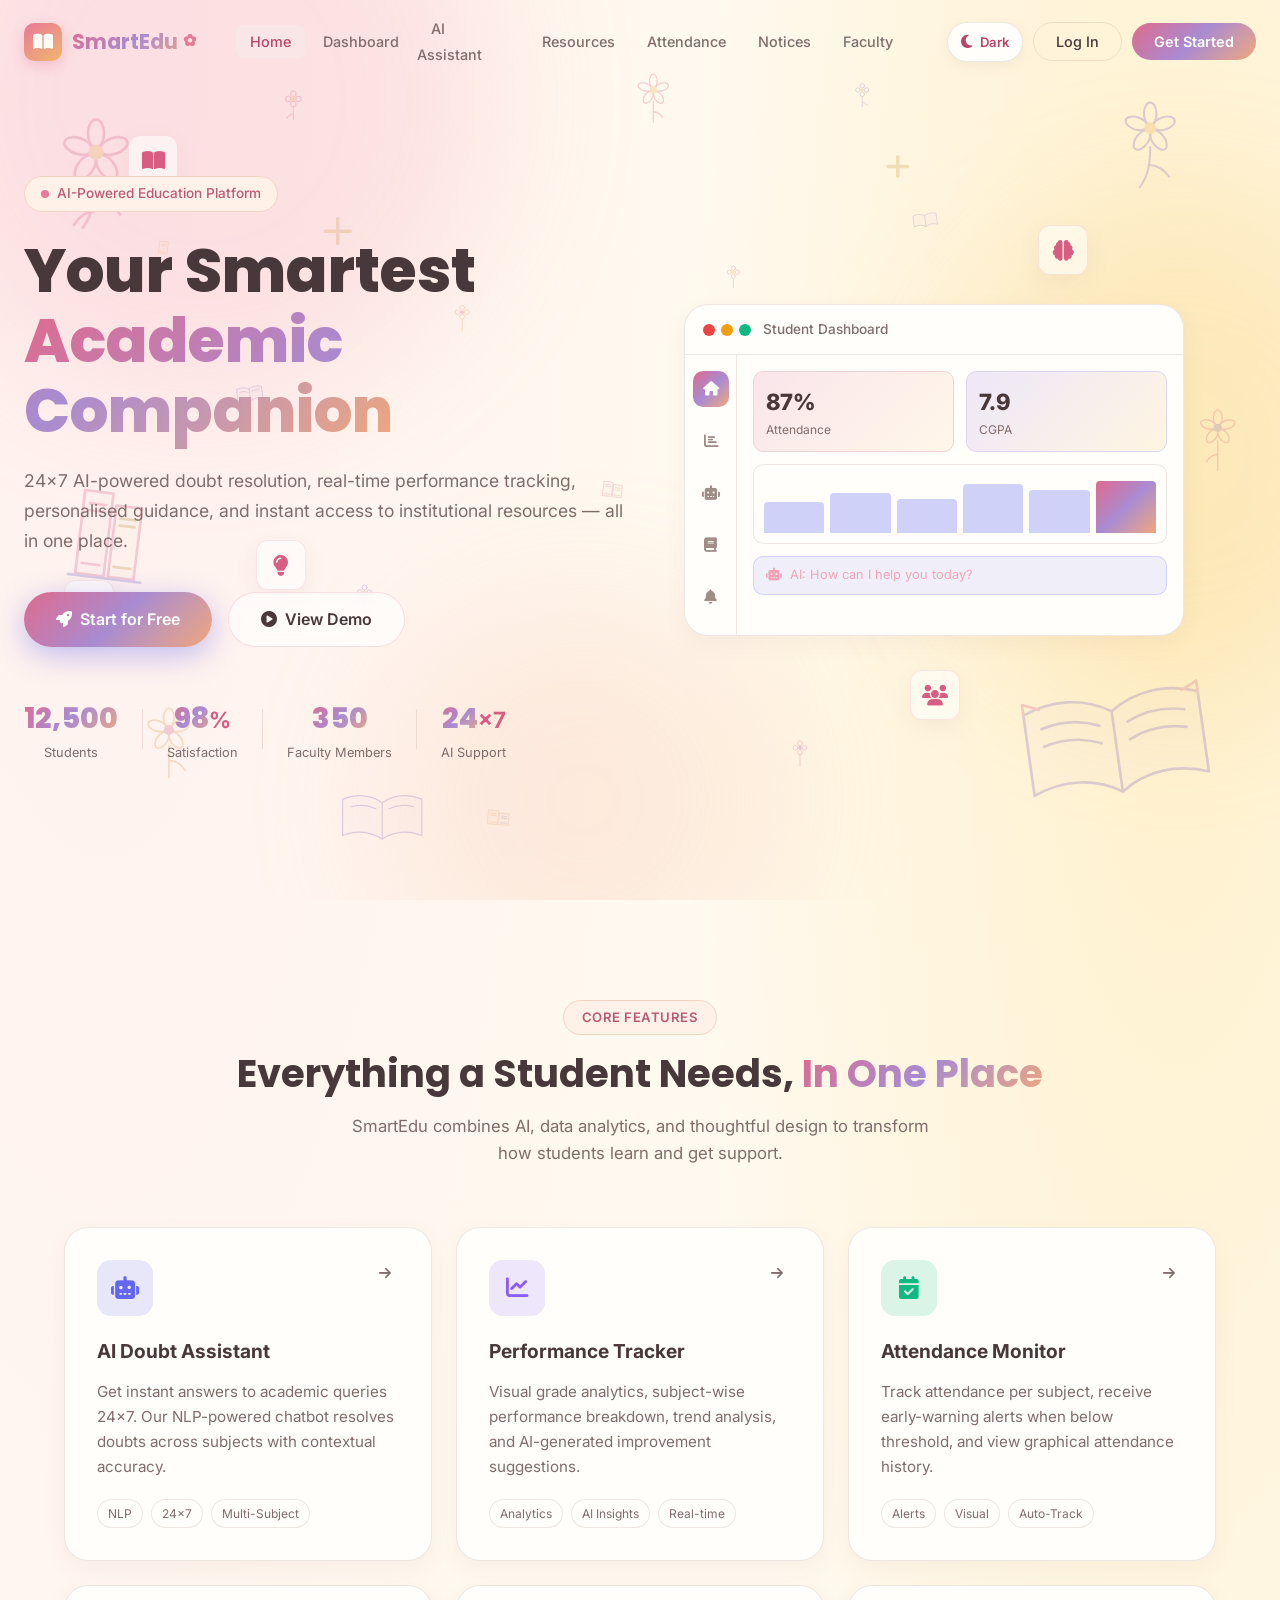
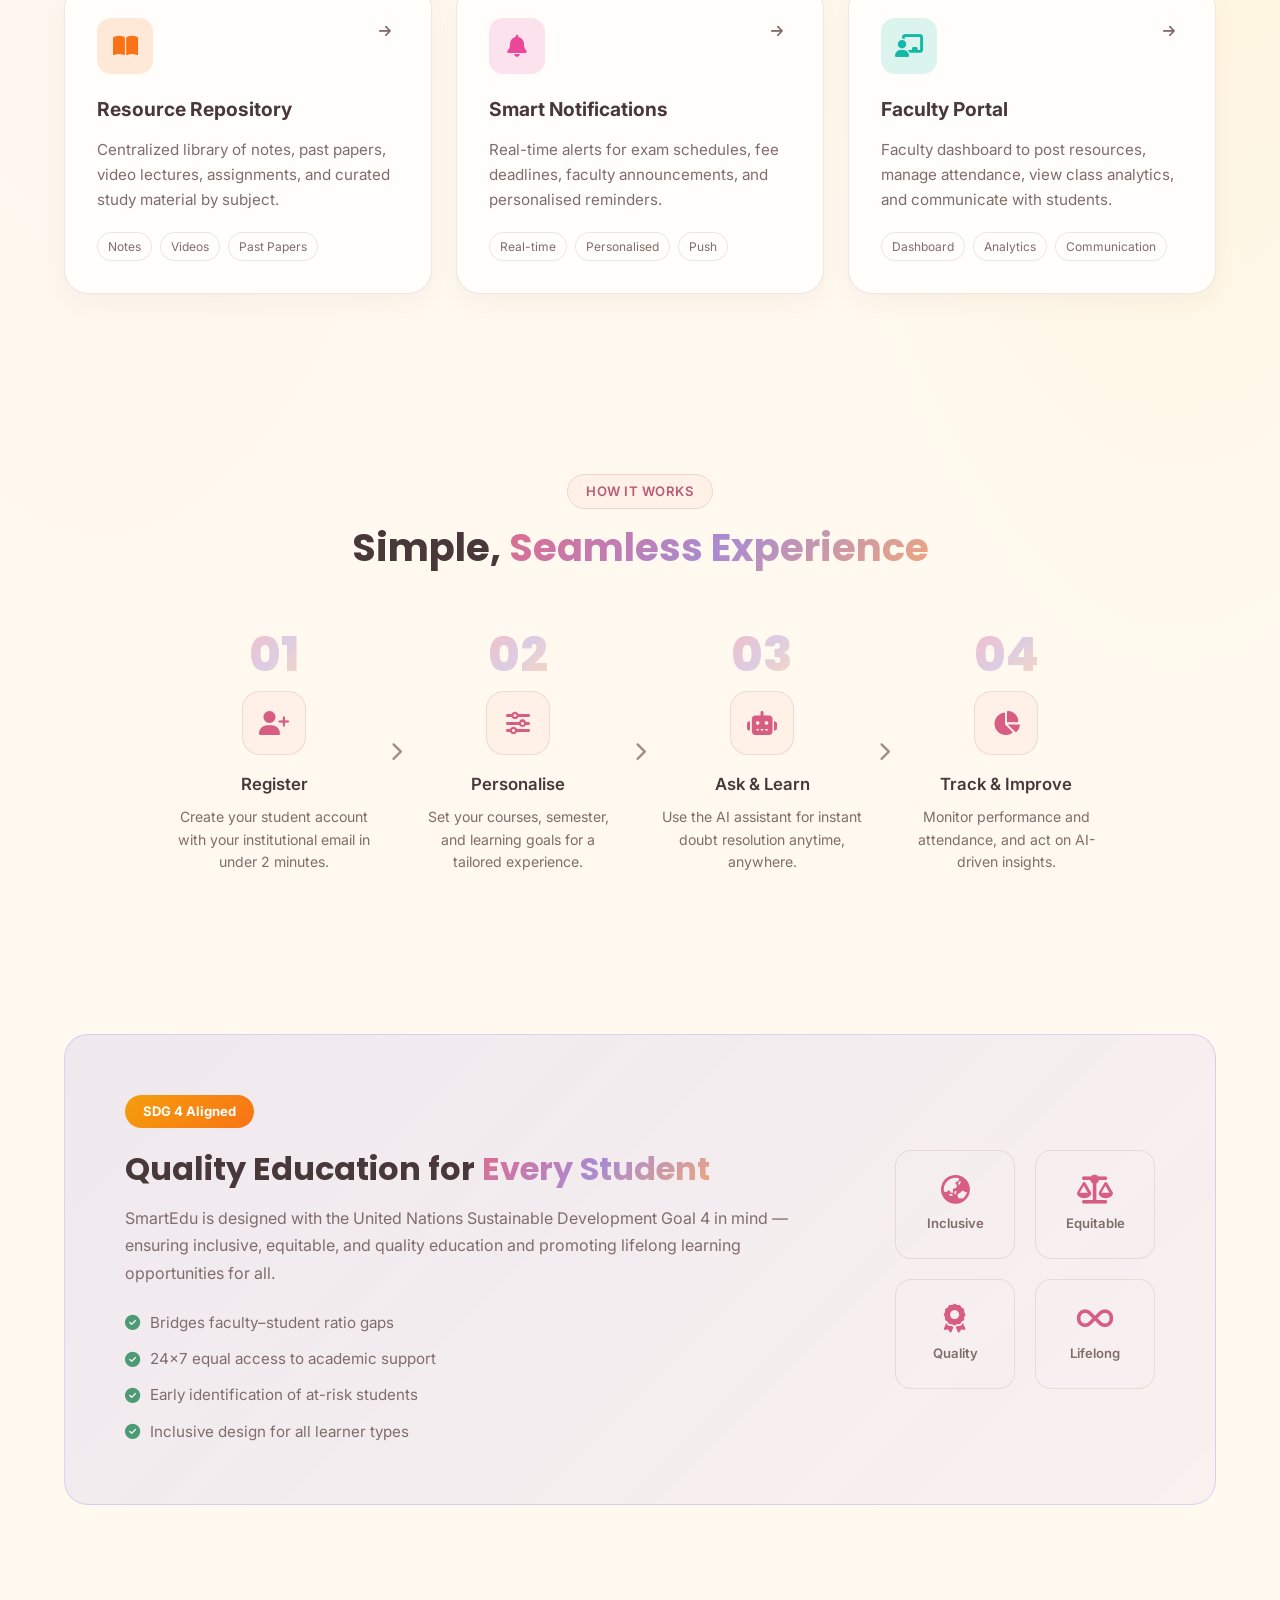
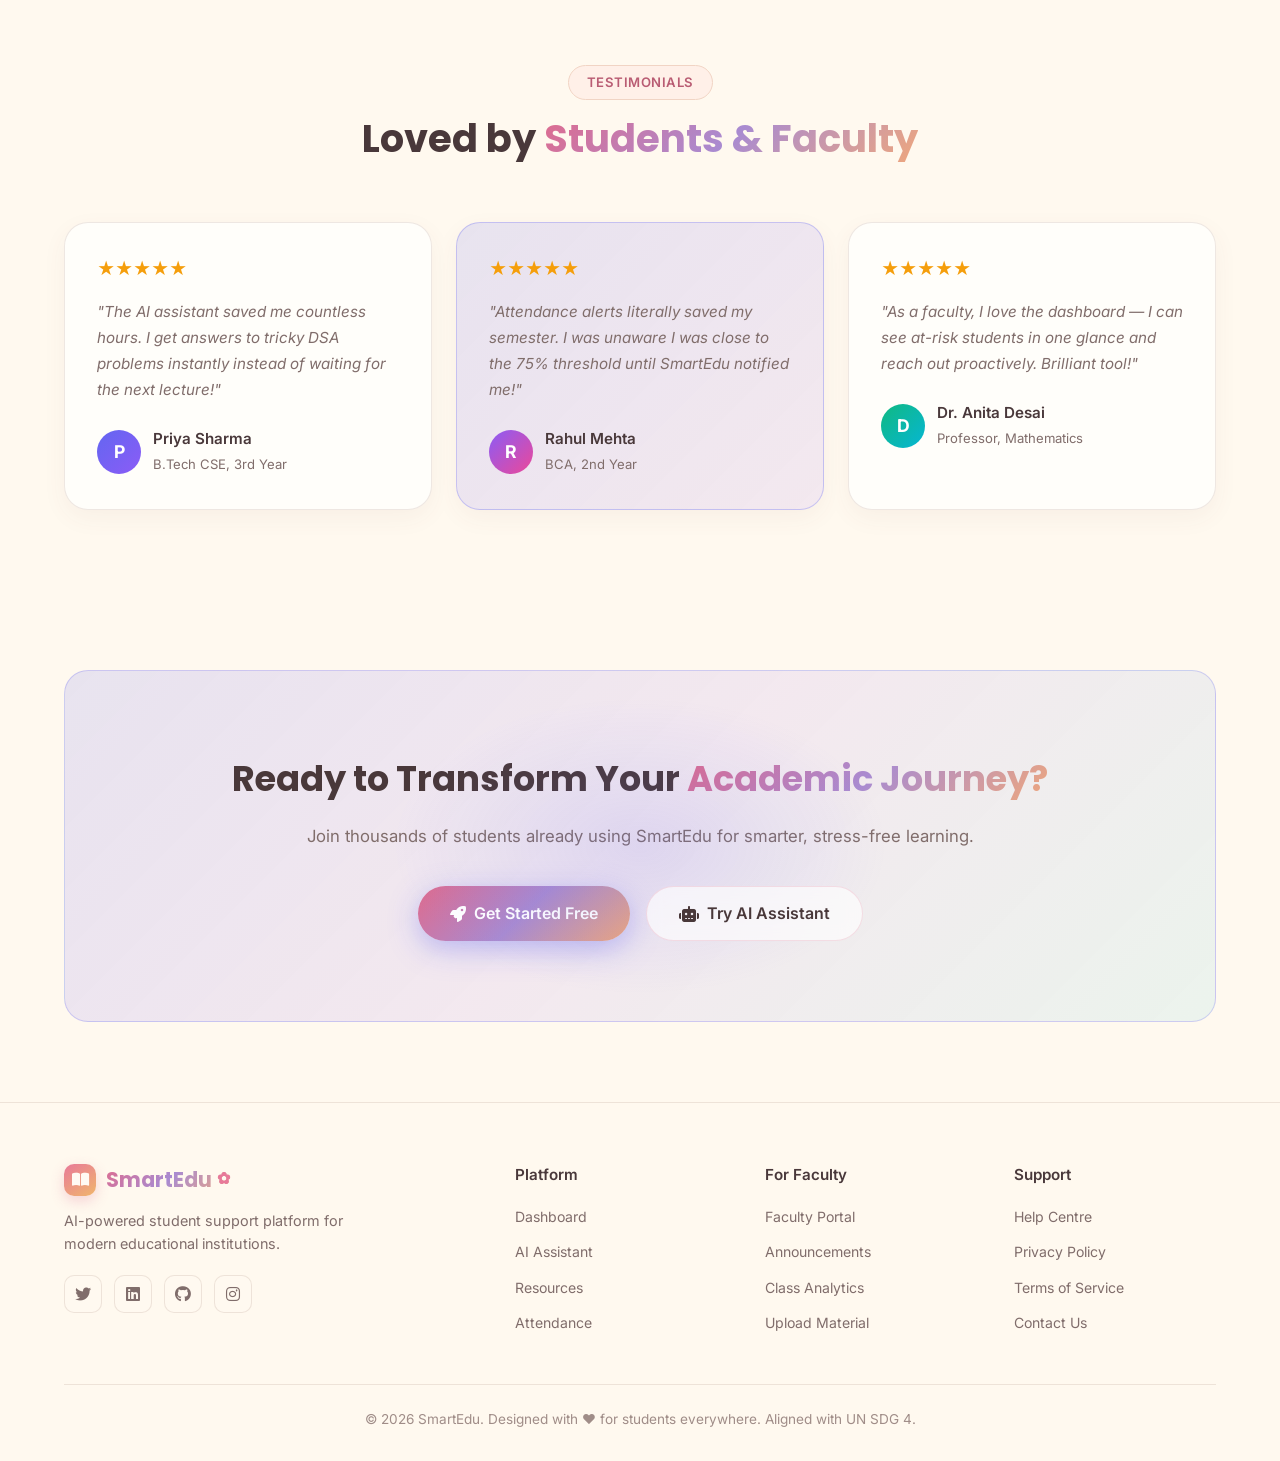
==== commit 606f983e: "Fix student and admin portal features" ====
--- a/index.html
+++ b/index.html
@@ -13,7 +13,7 @@
   <nav class="navbar" id="navbar">
     <div class="nav-container">
       <a class="nav-brand" href="index.html">
-        <div class="brand-icon"><i class="fas fa-graduation-cap"></i></div>
+        <div class="brand-icon"><i class="fas fa-book-open"></i></div>
         <span class="brand-name">SmartEdu</span>
       </a>
       <ul class="nav-links" id="navLinks">
@@ -313,7 +313,7 @@
       <div class="footer-grid">
         <div class="footer-brand">
           <a class="nav-brand" href="index.html">
-            <div class="brand-icon small"><i class="fas fa-graduation-cap"></i></div>
+            <div class="brand-icon small"><i class="fas fa-book-open"></i></div>
             <span class="brand-name">SmartEdu</span>
           </a>
           <p>AI-powered student support platform for modern educational institutions.</p>
--- a/css/styles.css
+++ b/css/styles.css
@@ -1,33 +1,35 @@
 :root {
-  --primary: #6366f1;
-  --primary-dark: #4f46e5;
-  --primary-light: #a5b4fc;
-  --secondary: #8b5cf6;
-  --accent: #06b6d4;
-  --success: #10b981;
-  --warning: #f59e0b;
-  --danger: #ef4444;
-  --pink: #ec4899;
-  --teal: #14b8a6;
-  --orange: #f97316;
-  --bg: #0f0f1a;
-  --bg-card: #1a1a2e;
-  --bg-card2: #16213e;
-  --surface: #1e1e3f;
-  --border: rgba(255,255,255,0.08);
-  --text: #e2e8f0;
-  --text-muted: #94a3b8;
-  --text-dim: #64748b;
-  --gradient: linear-gradient(135deg, #6366f1, #8b5cf6);
-  --gradient2: linear-gradient(135deg, #06b6d4, #6366f1);
-  --gradient3: linear-gradient(135deg, #10b981, #06b6d4);
-  --shadow: 0 8px 32px rgba(0,0,0,0.4);
-  --shadow-lg: 0 20px 60px rgba(0,0,0,0.5);
+  --primary: #d85d82;
+  --primary-dark: #b94369;
+  --primary-light: #f1a4b8;
+  --secondary: #ee9c79;
+  --purple: #9279c8;
+  --accent: #e4b83f;
+  --success: #4d9b75;
+  --warning: #d49d32;
+  --danger: #d65c60;
+  --pink: #e47b9b;
+  --teal: #65a895;
+  --orange: #dc8a55;
+  --bg: #fff9ef;
+  --bg-card: #fffefa;
+  --bg-card2: #fff1d3;
+  --surface: #fff0e8;
+  --border: rgba(125,77,67,0.13);
+  --text: #49383a;
+  --text-muted: #806d6b;
+  --text-dim: #a08d88;
+  --gradient: linear-gradient(135deg, #df6b8d, #a98bd1, #efa77c);
+  --gradient2: linear-gradient(135deg, #a98bd1, #f0b66d);
+  --gradient3: linear-gradient(135deg, #7caf8a, #d8bd62);
+  --shadow: 0 10px 28px rgba(130,79,67,0.10);
+  --shadow-lg: 0 22px 56px rgba(130,79,67,0.15);
   --radius: 16px;
   --radius-sm: 10px;
   --radius-lg: 24px;
   --transition: all 0.3s cubic-bezier(0.4,0,0.2,1);
 }
+
 * { margin: 0; padding: 0; box-sizing: border-box; }
 html { scroll-behavior: smooth; }
 body { font-family: 'Inter', sans-serif; background: var(--bg); color: var(--text); overflow-x: hidden; line-height: 1.6; }
@@ -760,3 +762,118 @@
   body { background: white; color: black; }
 }
 
+/* Warm paper, rose and butter finish */
+body { background: url("doodles.svg") center top / 100% 100% fixed no-repeat, radial-gradient(ellipse at 8% 0%, #fff0ef 0, transparent 34%), radial-gradient(ellipse at 92% 12%, #fff1cc 0, transparent 30%), var(--bg); }
+.navbar.scrolled { background: rgba(255,250,242,.92); box-shadow: 0 4px 24px rgba(130,79,67,.08); }
+.brand-icon { background: linear-gradient(145deg,#e87999,#f0b66d); color: #fffaf3; box-shadow: 0 5px 14px rgba(216,93,130,.24); }
+.brand-name::after { content: '\273F'; color: #e87999; -webkit-text-fill-color: #e87999; font-size: .78em; vertical-align: 12%; margin-left: 5px; }
+.nav-link:hover, .nav-link.active { color: var(--primary-dark); background: #fae6e6; }
+.btn-primary:hover, .btn-hero-primary:hover { box-shadow: 0 9px 22px rgba(216,93,130,.25); }
+.btn-hero-secondary { background: rgba(255,255,255,.64); border-color: rgba(216,93,130,.18); }
+.hero-blob { opacity: .20; filter: blur(72px); }
+.blob-1 { background: #ef9ab0; }
+.blob-2 { background: #f2c766; }
+.blob-3 { background: #f4b393; }
+.shape { background: rgba(255,255,255,.55); border-color: rgba(216,93,130,.14); color: var(--primary); box-shadow: 0 8px 24px rgba(130,79,67,.07); }
+.hero-badge, .section-badge { background: #fff0e8; border-color: #f1d4c4; color: #b95c73; }
+.badge-dot { background: #e87999; }
+.sidebar { background: rgba(255,254,250,.94); }
+.sidebar-link:hover, .sidebar-link.active { background: #fae7e6; }
+.card, .stat-card, .feature-card, .testimonial-card, .notice-card, .resource-card, .subject-item, .mini-calendar, .auth-card, .dashboard-preview, .chat-container { box-shadow: 0 8px 24px rgba(130,79,67,.055); }
+.feature-card:hover, .stat-card:hover, .resource-card:hover, .subject-item:hover, .notice-card:hover { box-shadow: 0 14px 30px rgba(130,79,67,.11); }
+.form-control, .search-bar, .select-filter, .chat-input, .social-auth-btn { background: #fffdf8; }
+.form-control:focus, .search-bar:focus-within, .chat-input:focus { background: #fff8f5; }
+.progress-bar { background: #f4e9df; }
+.chat-header, .chat-input-area { background: #fff8f0; }
+.msg-bubble.ai { background: #fff8f2; }
+.msg-avatar.user, .chip, .res-download-btn { background-color: #fbe8e9; color: #b84e70; }
+.chip { border-color: #f0ccd0; }
+.tabs { background: #f8eee4; }
+.tab.active { background: #fffdf8; box-shadow: 0 2px 8px rgba(130,79,67,.08); }
+.data-table td { border-bottom-color: rgba(125,77,67,.09); }
+.data-table tr:hover td { background: rgba(250,231,230,.45); }
+.cal-day:hover, .cal-nav:hover { background: #fae7e6; color: var(--primary-dark); }
+.auth-page .hero-bg { opacity: .55; }
+.auth-card { backdrop-filter: blur(10px); }
+.page-header { position: relative; }
+.page-header::after { content: '\273F'; position: absolute; right: 8px; top: -12px; color: #e99a71; font-size: 1.5rem; opacity: .72; transform: rotate(-12deg); }
+.alert-warning { color: #79540b; }
+.alert-danger { color: #9d3036; }
+.alert-success { color: #276747; }
+.nb-urgent, .badge-danger { background: #fbe5e4; color: #9d3036; }
+.nb-info, .badge-primary { background: #eee7f8; color: #684b9b; }
+.nb-exam, .badge-warning { background: #fff0c9; color: #79540b; }
+.nb-event, .badge-success { background: #e5f2e8; color: #276747; }
+.sp-present { background: #e5f2e8; color: #276747; }
+.sp-absent { background: #fbe5e4; color: #9d3036; }
+.sp-late { background: #fff0c9; color: #79540b; }
+.prev-card-val { color: #49383a; }
+.prev-card.blue { background: linear-gradient(135deg,#fae5eb,#fff7e9); border-color: #f0d2d6; }
+.prev-card.purple { background: linear-gradient(135deg,#eee7f8,#fff5e2); border-color: #e0d5ee; }
+.theme-dark .alert-warning { color: #f2cf82; }
+.theme-dark .alert-danger { color: #f1a0a4; }
+.theme-dark .alert-success { color: #93d0a9; }
+.theme-dark .nb-urgent, .theme-dark .badge-danger { background: rgba(236,140,145,.18); color: #f1a0a4; }
+.theme-dark .nb-info, .theme-dark .badge-primary { background: rgba(181,155,232,.18); color: #d4c1f6; }
+.theme-dark .nb-exam, .theme-dark .badge-warning { background: rgba(231,189,105,.17); color: #f2cf82; }
+.theme-dark .nb-event, .theme-dark .badge-success { background: rgba(131,197,160,.16); color: #a4dbb5; }
+.theme-dark .sp-present { background: rgba(131,197,160,.16); color: #a4dbb5; }
+.theme-dark .sp-absent { background: rgba(236,140,145,.18); color: #f1a0a4; }
+.theme-dark .sp-late { background: rgba(231,189,105,.17); color: #f2cf82; }
+.theme-dark .prev-card-val { color: var(--text); }
+.theme-dark .prev-card.blue { background: linear-gradient(135deg,#433444,#3d3442); border-color: #5e465d; }
+.theme-dark .prev-card.purple { background: linear-gradient(135deg,#3d354f,#403744); border-color: #5b4b6b; }
+@media (prefers-reduced-motion: reduce) { *, *::before, *::after { scroll-behavior: auto !important; animation-duration: .01ms !important; animation-iteration-count: 1 !important; transition-duration: .01ms !important; } }
+
+/* Persistent light/dark theme control */
+.theme-toggle { display: inline-flex; align-items: center; justify-content: center; gap: 8px; min-width: 42px; height: 40px; padding: 0 13px; border: 1px solid var(--border); border-radius: 999px; background: var(--bg-card); color: var(--primary-dark); box-shadow: 0 4px 14px rgba(130,79,67,.08); cursor: pointer; font: 600 .82rem 'Inter',sans-serif; transition: var(--transition); }
+.theme-toggle:hover { transform: translateY(-2px); border-color: var(--purple); box-shadow: 0 7px 18px rgba(146,121,200,.19); }
+.theme-toggle i { font-size: .95rem; }
+.theme-toggle-floating { position: fixed; right: 22px; bottom: 22px; z-index: 1200; }
+
+.theme-dark {
+  color-scheme: dark;
+  --primary: #e58ba9;
+  --primary-dark: #f0abc1;
+  --primary-light: #e9bbd2;
+  --secondary: #c99be5;
+  --purple: #b59be8;
+  --accent: #f0ce78;
+  --success: #83c5a0;
+  --warning: #e7bd69;
+  --danger: #ec8c91;
+  --pink: #e58ba9;
+  --teal: #7fc1b1;
+  --orange: #e8a375;
+  --bg: #211e2a;
+  --bg-card: #2c2737;
+  --bg-card2: #383044;
+  --surface: #3a3045;
+  --border: rgba(245,222,236,.13);
+  --text: #fbf0e9;
+  --text-muted: #c9b9c8;
+  --text-dim: #a496a9;
+  --gradient: linear-gradient(135deg,#d96e96,#9b83cf,#e5aa78);
+  --gradient2: linear-gradient(135deg,#a78bd5,#e9bd70);
+  --gradient3: linear-gradient(135deg,#7caf98,#d7bd70);
+  --shadow: 0 10px 28px rgba(0,0,0,.22);
+  --shadow-lg: 0 22px 56px rgba(0,0,0,.32);
+}
+html.theme-dark body { background: url("doodles-dark.svg") center top / 100% 100% fixed no-repeat, radial-gradient(ellipse at 8% 0%,rgba(177,103,139,.16),transparent 36%),radial-gradient(ellipse at 92% 12%,rgba(211,174,97,.13),transparent 30%),var(--bg); color: var(--text); }
+.theme-dark .navbar.scrolled { background: rgba(34,30,44,.92); }
+.theme-dark .sidebar { background: rgba(44,39,55,.96); }
+.theme-dark .nav-link:hover, .theme-dark .nav-link.active, .theme-dark .sidebar-link:hover, .theme-dark .sidebar-link.active { color: var(--text); background: rgba(213,142,174,.14); }
+.theme-dark .hero-badge, .theme-dark .section-badge { background: rgba(213,142,174,.13); border-color: rgba(213,142,174,.28); color: #f0b6cc; }
+.theme-dark .form-control, .theme-dark .search-bar, .theme-dark .select-filter, .theme-dark .chat-input, .theme-dark .social-auth-btn { background: #332d3d; color: var(--text); }
+.theme-dark .form-control:focus, .theme-dark .search-bar:focus-within, .theme-dark .chat-input:focus { background: #393144; }
+.theme-dark .btn-hero-secondary { background: rgba(55,47,64,.78); color: var(--text); }
+.theme-dark .progress-bar { background: #494052; }
+.theme-dark .chat-header, .theme-dark .chat-input-area, .theme-dark .msg-bubble.ai { background: #332d3d; }
+.theme-dark .msg-avatar.user, .theme-dark .chip, .theme-dark .res-download-btn { background-color: rgba(213,142,174,.17); color: #f0b6cc; }
+.theme-dark .tabs { background: #302a39; }
+.theme-dark .tab.active { background: #494052; color: var(--text); }
+.theme-dark .data-table td { border-bottom-color: rgba(245,222,236,.1); }
+.theme-dark .data-table tr:hover td { background: rgba(213,142,174,.08); }
+.theme-dark .cal-day:hover, .theme-dark .cal-nav:hover { background: rgba(213,142,174,.14); color: var(--text); }
+.theme-dark .page-header::after { opacity: .58; }
+
